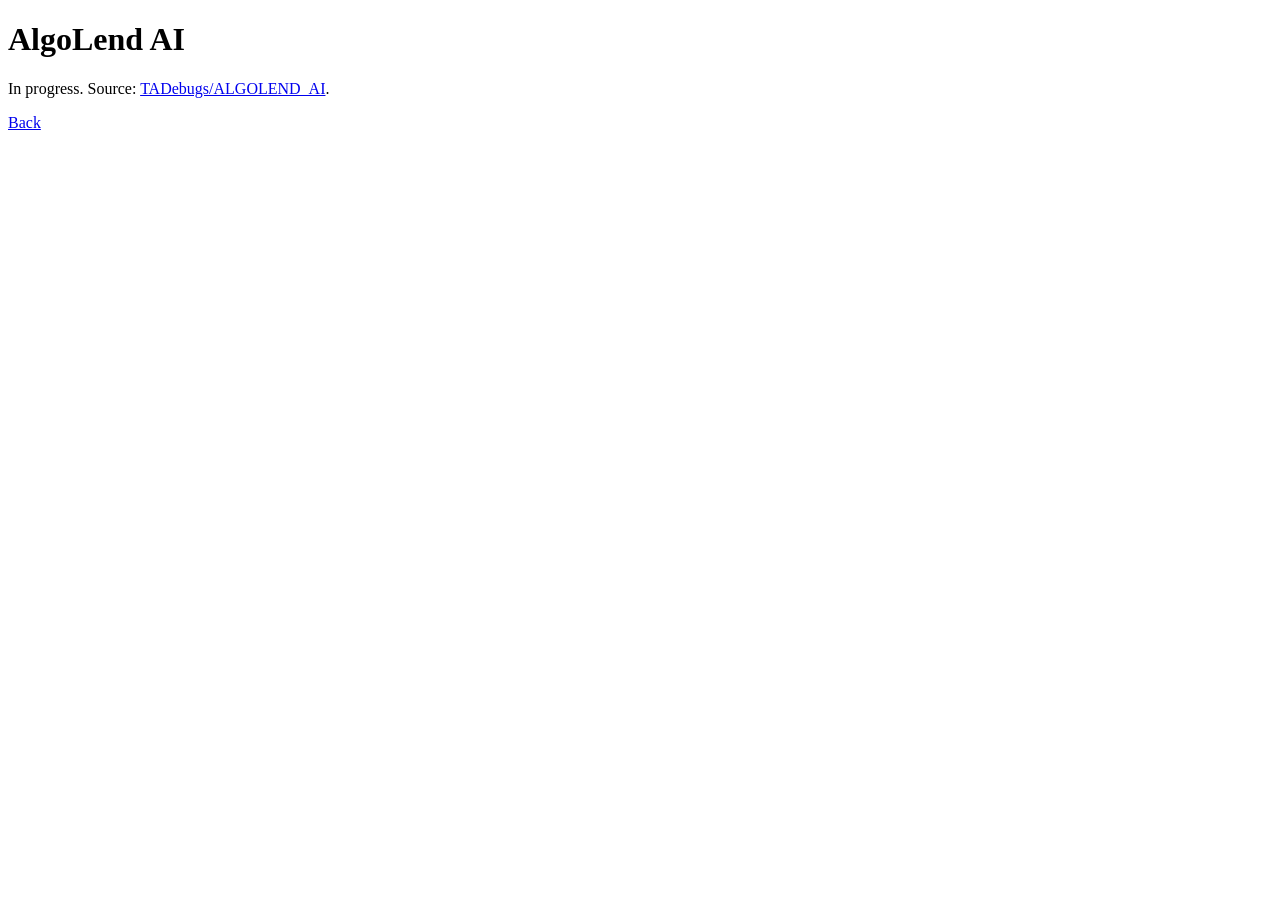
==== algolend/index.html @ 2089323d "lead setup: scaffold .agents/, projects.json, placeholder routes - Per-agent status/inbox/handoff fi" ====
<!DOCTYPE html>
<html lang="en"><head><meta charset="utf-8">
<meta name="viewport" content="width=device-width, initial-scale=1">
<title>AlgoLend AI — in progress · Tanmay Desai</title></head>
<body>
<!-- PLACEHOLDER: lead scaffold. The owning agent replaces this file. -->
<main>
<h1>AlgoLend AI</h1>
<p>In progress. Source: <a href="https://github.com/TADebugs/ALGOLEND_AI">TADebugs/ALGOLEND_AI</a>.</p>
<p><a href="/red">Back</a></p>
</main>
</body></html>
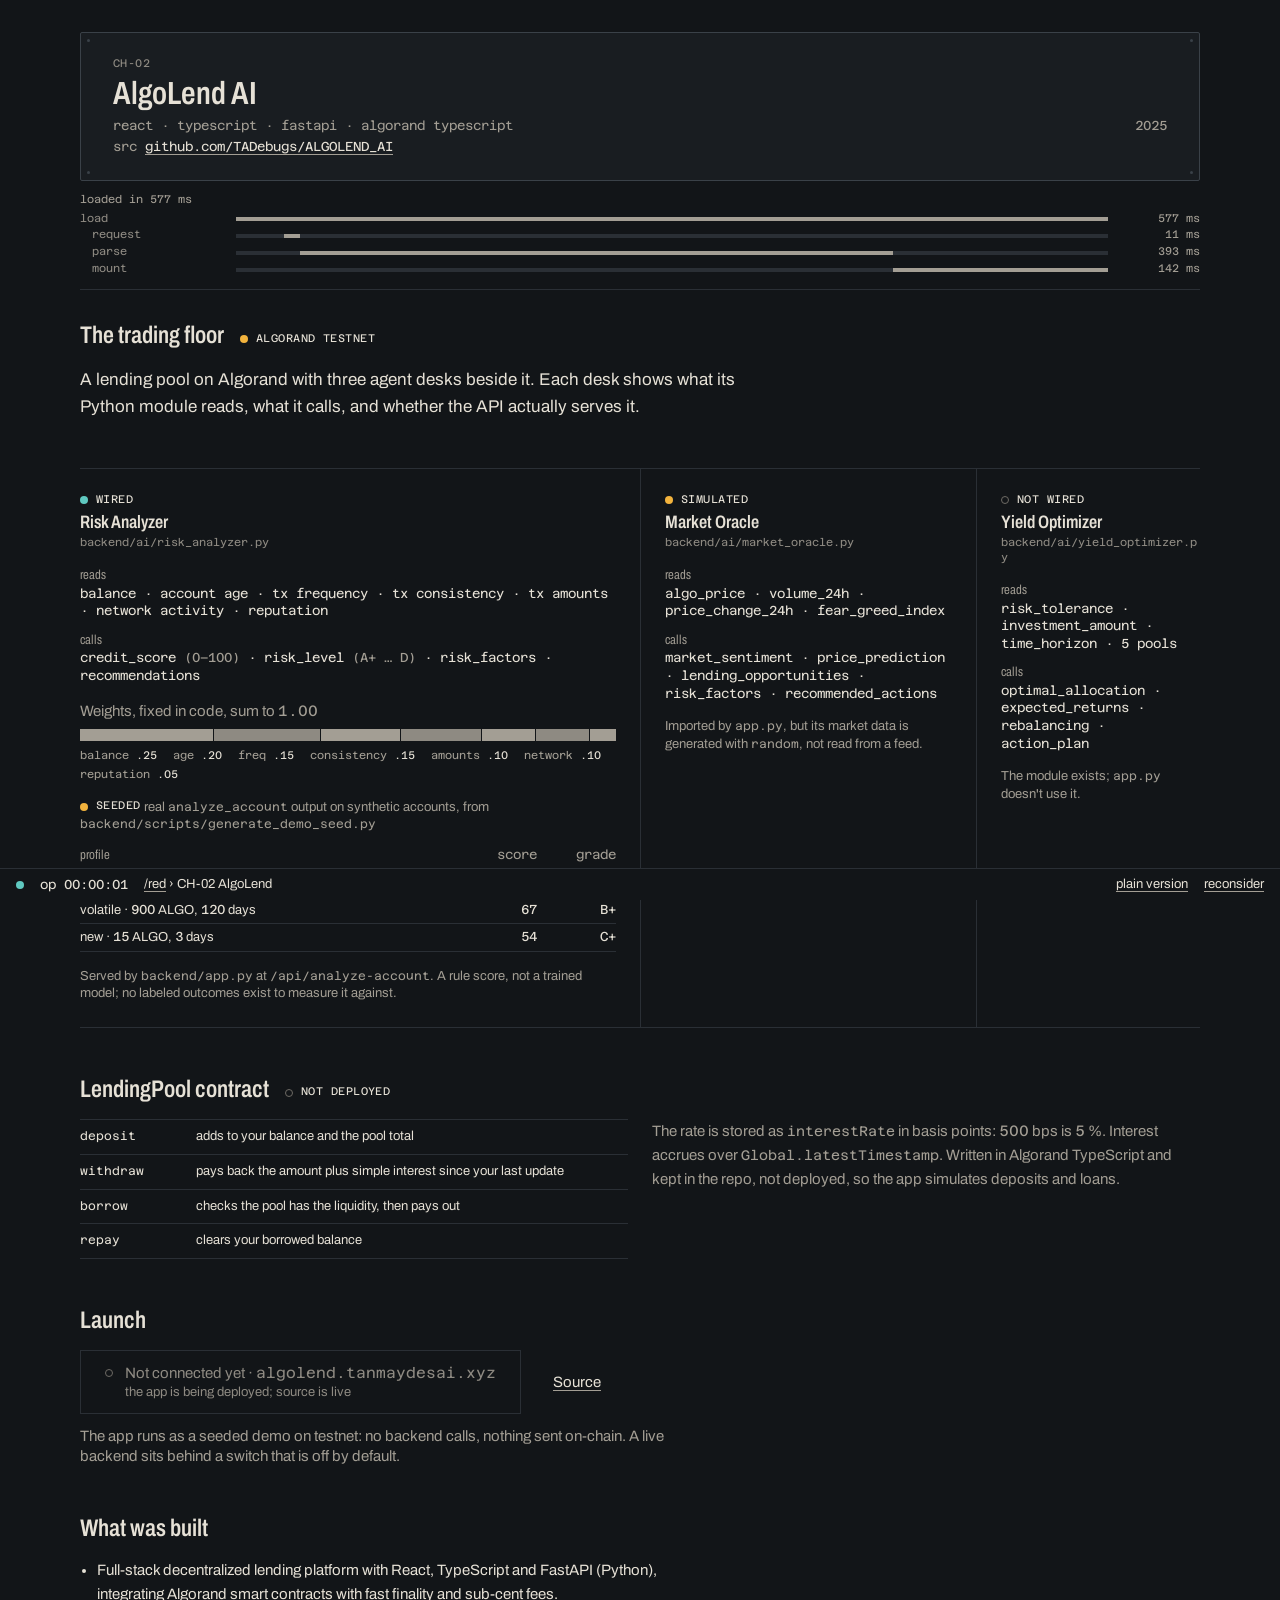
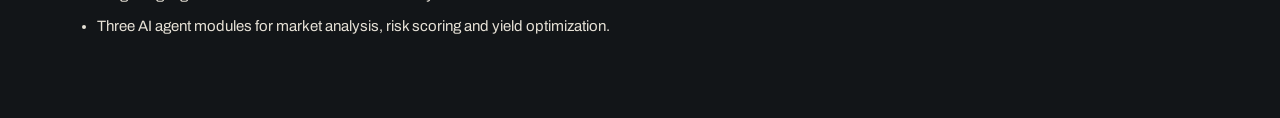
==== commit 02bcc4d5: "algolend: /algolend program page (desks with wiring lamps, weights bar, contract, launch control) + " ====
--- a/algolend/index.html
+++ b/algolend/index.html
@@ -1,12 +1,294 @@
 <!DOCTYPE html>
-<html lang="en"><head><meta charset="utf-8">
-<meta name="viewport" content="width=device-width, initial-scale=1">
-<title>AlgoLend AI — in progress · Tanmay Desai</title></head>
+<html lang="en">
+<head>
+  <meta charset="utf-8">
+  <meta name="viewport" content="width=device-width, initial-scale=1, viewport-fit=cover">
+  <title>CH-02 AlgoLend AI · Tanmay Desai</title>
+  <meta name="description" content="AlgoLend AI: a lending-pool contract on Algorand testnet and three agent modules. Which desks are wired, what each reads and calls.">
+  <!-- STUB: swap to /shared/motion/beat.js when motion merges -->
+  <script src="/algolend/_stub/beat.js"></script>
+  <link rel="preconnect" href="https://fonts.googleapis.com">
+  <link rel="preconnect" href="https://fonts.gstatic.com" crossorigin>
+  <link rel="stylesheet" href="https://fonts.googleapis.com/css2?family=Archivo:wdth,wght@75..100,400..600&family=Azeret+Mono:wght@400;500&display=swap">
+  <link rel="stylesheet" href="/shared/tokens.css">
+  <!-- STUB: add <link rel="stylesheet" href="/shared/motion/motion.css"> when motion merges -->
+  <style>
+    * { box-sizing: border-box; margin: 0; }
+    html { background: var(--panel); }
+    body {
+      background: var(--panel);
+      color: var(--legend);
+      font: var(--fs-body)/var(--lh-ui) var(--font-ui);
+      font-variation-settings: "wdth" var(--wdth-body);
+      padding: var(--s-6) max(16px, env(safe-area-inset-right)) calc(32px + env(safe-area-inset-bottom) + var(--s-7)) var(--gutter);
+    }
+    .wrap { max-width: 1120px; margin-inline: auto; }
+    a { color: var(--legend); text-underline-offset: 3px; text-decoration-color: var(--legend-dim); }
+    a:hover { text-decoration-color: var(--legend); }
+    :focus-visible { outline: 2px solid var(--legend); outline-offset: 2px; }
+    .mono, code, .num {
+      font-family: var(--font-mono);
+      font-variant-numeric: tabular-nums slashed-zero;
+    }
+    code { font-size: 0.92em; }
+    .unit, .dim { color: var(--legend-dim); }
+    .faint { color: var(--legend-faint); }
+    h1, h2, h3 { font-variation-settings: "wdth" var(--wdth-legend); font-weight: 600; line-height: var(--lh-tight); }
+    h2 { font-size: var(--fs-h2); }
+    h3 { font-size: var(--fs-h3); }
+    .code { font-family: var(--font-mono); font-size: var(--fs-id); letter-spacing: .04em; }
+    .print-note { display: none; }
+
+    /* lamps: color is never the only signal; a code label always sits beside */
+    .lamp { display: inline-block; inline-size: var(--lamp); block-size: var(--lamp); border-radius: 50%; flex: none; }
+    .is-nominal { background: var(--nominal); }
+    .is-caution { background: var(--caution); }
+    .is-off { border: 1px solid var(--inactive); }
+    .tag { display: inline-flex; align-items: center; gap: var(--s-2); }
+
+    /* asset tag §4.3 */
+    .asset-tag {
+      position: relative;
+      background: var(--strip);
+      border: var(--hair) solid var(--rule-strong);
+      border-radius: var(--radius-plate);
+      padding: var(--s-5) var(--s-6);
+      display: grid; gap: var(--s-1);
+    }
+    .rivet { position: absolute; inline-size: 3px; block-size: 3px; border-radius: 50%; background: var(--rule-strong); }
+    .rivet:nth-of-type(1) { top: 6px; left: 6px; } .rivet:nth-of-type(2) { top: 6px; right: 6px; }
+    .rivet:nth-of-type(3) { bottom: 6px; left: 6px; } .rivet:nth-of-type(4) { bottom: 6px; right: 6px; }
+    .asset-tag h1 { font-size: var(--fs-h1); }
+    .asset-tag .row { display: flex; flex-wrap: wrap; gap: var(--s-1) var(--s-5); font-family: var(--font-mono); font-size: var(--fs-small); color: var(--legend-dim); }
+    .asset-tag .row .num { margin-inline-start: auto; }
+
+    /* trace rail */
+    .trace-rail { border-bottom: var(--hair) solid var(--rule); padding: var(--s-3) 0; min-block-size: 44px; font-family: var(--font-mono); font-size: var(--fs-id); color: var(--legend-faint); }
+    .t-label { color: var(--legend-dim); margin-bottom: var(--s-1); }
+    .t-spans { list-style: none; padding: 0; display: grid; gap: 2px; }
+    .t-spans li { display: grid; grid-template-columns: 9rem 1fr 5rem; gap: var(--s-3); align-items: center; }
+    .t-spans .t-name { padding-inline-start: calc(var(--d) * var(--s-3)); }
+    .t-bar { display: block; block-size: 4px; background: var(--rule); }
+    .t-bar i { display: block; block-size: 100%; background: var(--legend-dim); }
+    .t-dur { text-align: end; color: var(--legend-dim); }
+
+    main { display: grid; gap: var(--s-7); margin-top: var(--s-6); }
+    .lede { font-size: var(--fs-read); line-height: var(--lh-read); max-inline-size: var(--measure); }
+    .section-head { display: flex; flex-wrap: wrap; align-items: baseline; gap: var(--s-2) var(--s-4); margin-bottom: var(--s-4); }
+
+    /* the floor: three desks at unequal widths, hairlines not cards */
+    .floor { display: grid; grid-template-columns: 5fr 3fr 2fr; border-block: var(--hair) solid var(--rule); }
+    .desk { min-inline-size: 0; padding: var(--s-5) var(--s-5) var(--s-5) 0; display: grid; align-content: start; gap: var(--s-4); }
+    .desk + .desk { border-inline-start: var(--hair) solid var(--rule); padding-inline-start: var(--s-5); }
+    .desk:last-child { padding-inline-end: 0; }
+    .desk header { display: grid; gap: var(--s-1); }
+    .desk .file { font-family: var(--font-mono); font-size: var(--fs-id); color: var(--legend-faint); overflow-wrap: anywhere; }
+    .desk dl { display: grid; gap: var(--s-3); }
+    .desk dt { font-size: var(--fs-small); color: var(--legend-dim); font-variation-settings: "wdth" var(--wdth-legend); }
+    .desk dd { font-family: var(--font-mono); font-size: var(--fs-small); overflow-wrap: anywhere; }
+    .desk .why { font-size: var(--fs-small); color: var(--legend-dim); }
+
+    /* weights bar: segment widths are the real weights */
+    .weights { display: grid; gap: var(--s-2); }
+    .weights .bar { display: flex; block-size: 12px; gap: 1px; }
+    .weights .bar span { background: var(--legend-faint); }
+    .weights .bar span:nth-child(odd) { background: var(--legend-dim); }
+    .weights ol { list-style: none; padding: 0; display: flex; flex-wrap: wrap; gap: var(--s-1) var(--s-4); font-family: var(--font-mono); font-size: var(--fs-id); color: var(--legend-dim); }
+    .weights ol b { color: var(--legend); font-weight: 400; }
+
+    table { border-collapse: collapse; inline-size: 100%; font-size: var(--fs-small); }
+    caption { text-align: start; margin-bottom: var(--s-2); }
+    th, td { text-align: start; padding: var(--s-1) var(--s-3) var(--s-1) 0; border-bottom: var(--hair) solid var(--rule); vertical-align: baseline; }
+    th { font-weight: 400; color: var(--legend-dim); font-variation-settings: "wdth" var(--wdth-legend); }
+    td.num, th.num { text-align: end; }
+    td:last-child, th:last-child { padding-inline-end: 0; }
+
+    /* contract */
+    .contract { display: grid; grid-template-columns: minmax(0, 1fr) minmax(0, 1fr); gap: var(--s-5); }
+    .methods { list-style: none; padding: 0; border-top: var(--hair) solid var(--rule); }
+    .methods li { display: grid; grid-template-columns: 6.5rem 1fr; gap: var(--s-3); padding: var(--s-2) 0; border-bottom: var(--hair) solid var(--rule); font-size: var(--fs-small); }
+    .contract > p { line-height: var(--lh-read); }
+
+    /* launch control §5.6 */
+    .launch { display: inline-grid; grid-template-columns: auto 1fr; column-gap: var(--s-3); align-items: center; padding: var(--s-3) var(--s-5); border: var(--hair) solid var(--rule-strong); min-inline-size: min(100%, 26rem); }
+    a.launch { background: var(--strip); text-decoration: none; transition: border-color var(--t-quick) var(--ease); }
+    a.launch:hover { border-color: var(--legend-dim); }
+    .launch .host { font-family: var(--font-mono); }
+    .launch.is-offline { color: var(--legend-faint); border-color: var(--rule); }
+    .launch .sub { grid-column: 2; font-size: var(--fs-small); }
+    .controls { display: flex; flex-wrap: wrap; gap: var(--s-4) var(--s-6); align-items: center; }
+    .note { margin-top: var(--s-3); max-inline-size: var(--measure); }
+
+    .facts ul { padding-inline-start: 1.1em; display: grid; gap: var(--s-2); max-inline-size: var(--measure); line-height: var(--lh-read); }
+
+    /* status line: the stub renders it; construct owns the real one */
+    .status-line {
+      position: fixed; inset: auto 0 0 0; z-index: 10;
+      display: flex; align-items: center; gap: var(--s-4);
+      min-block-size: calc(32px + env(safe-area-inset-bottom));
+      padding: 0 max(16px, env(safe-area-inset-right)) env(safe-area-inset-bottom) max(16px, env(safe-area-inset-left));
+      background: var(--panel); border-top: var(--hair) solid var(--rule);
+      font-size: var(--fs-small); white-space: nowrap; overflow: hidden;
+    }
+    .status-line .spacer { flex: 1; }
+    .status-line .mono { font-family: var(--font-mono); font-variant-numeric: tabular-nums slashed-zero; }
+
+    @media (max-width: 760px) {
+      .floor { grid-template-columns: 1fr; }
+      .desk, .desk + .desk { padding: var(--s-5) 0; border-inline-start: 0; }
+      .desk + .desk { border-top: var(--hair) solid var(--rule); }
+      .contract { grid-template-columns: 1fr; }
+      .asset-tag { padding: var(--s-5); }
+      .t-spans li { grid-template-columns: 6rem 1fr 4.5rem; }
+      .status-line .loc { display: none; }
+    }
+    @media print {
+      .print-note { display: block; margin-bottom: var(--s-4); }
+      .status-line, .trace-rail { display: none; }
+    }
+  </style>
+</head>
 <body>
-<!-- PLACEHOLDER: lead scaffold. The owning agent replaces this file. -->
-<main>
-<h1>AlgoLend AI</h1>
-<p>In progress. Source: <a href="https://github.com/TADebugs/ALGOLEND_AI">TADebugs/ALGOLEND_AI</a>.</p>
-<p><a href="/red">Back</a></p>
-</main>
-</body></html>
+  <div class="wrap">
+    <p class="print-note">Printable version: tanmaydesai.xyz/blue</p>
+
+    <header class="asset-tag">
+      <span class="rivet"></span><span class="rivet"></span><span class="rivet"></span><span class="rivet"></span>
+      <span class="code faint">CH-02</span>
+      <h1>AlgoLend AI</h1>
+      <p class="row"><span>react · typescript · fastapi · algorand typescript</span><span class="num">2025</span></p>
+      <p class="row"><span>src <a href="https://github.com/TADebugs/ALGOLEND_AI">github.com/TADebugs/ALGOLEND_AI</a></span></p>
+    </header>
+    <div class="trace-rail" id="rail" aria-label="Page load trace"></div>
+
+    <main>
+      <section aria-labelledby="floor-h">
+        <div class="section-head">
+          <h2 id="floor-h">The trading floor</h2>
+          <span class="tag code"><span class="lamp is-caution" aria-hidden="true"></span>ALGORAND TESTNET</span>
+        </div>
+        <p class="lede">A lending pool on Algorand with three agent desks beside it. Each desk shows what its Python module reads, what it calls, and whether the API actually serves it.</p>
+      </section>
+
+      <section class="floor" aria-label="Agent desks">
+        <article class="desk" aria-labelledby="d-risk">
+          <header>
+            <span class="tag code"><span class="lamp is-nominal" aria-hidden="true"></span>WIRED</span>
+            <h3 id="d-risk">Risk Analyzer</h3>
+            <span class="file">backend/ai/risk_analyzer.py</span>
+          </header>
+          <dl>
+            <div><dt>reads</dt><dd>balance · account age · tx frequency · tx consistency · tx amounts · network activity · reputation</dd></div>
+            <div><dt>calls</dt><dd>credit_score <span class="dim">(0–100)</span> · risk_level <span class="dim">(A+ … D)</span> · risk_factors · recommendations</dd></div>
+          </dl>
+          <div class="weights">
+            <p class="dim" id="w-cap">Weights, fixed in code, sum to <span class="num">1.00</span></p>
+            <div class="bar" role="img" aria-labelledby="w-cap w-list">
+              <span style="flex:25"></span><span style="flex:20"></span><span style="flex:15"></span><span style="flex:15"></span><span style="flex:10"></span><span style="flex:10"></span><span style="flex:5"></span>
+            </div>
+            <ol id="w-list">
+              <li>balance <b>.25</b></li><li>age <b>.20</b></li><li>freq <b>.15</b></li><li>consistency <b>.15</b></li><li>amounts <b>.10</b></li><li>network <b>.10</b></li><li>reputation <b>.05</b></li>
+            </ol>
+          </div>
+          <table>
+            <caption><span class="tag code"><span class="lamp is-caution" aria-hidden="true"></span>SEEDED</span> <span class="dim">real <code>analyze_account</code> output on synthetic accounts, from <code>backend/scripts/generate_demo_seed.py</code></span></caption>
+            <thead><tr><th scope="col">profile</th><th scope="col" class="num">score</th><th scope="col" class="num">grade</th></tr></thead>
+            <tbody>
+              <tr><td>established · <span class="num">6,200</span> ALGO, <span class="num">420</span> days</td><td class="num">86</td><td class="num">A+</td></tr>
+              <tr><td>volatile · <span class="num">900</span> ALGO, <span class="num">120</span> days</td><td class="num">67</td><td class="num">B+</td></tr>
+              <tr><td>new · <span class="num">15</span> ALGO, <span class="num">3</span> days</td><td class="num">54</td><td class="num">C+</td></tr>
+            </tbody>
+          </table>
+          <p class="why">Served by <code>backend/app.py</code> at <code>/api/analyze-account</code>. A rule score, not a trained model; no labeled outcomes exist to measure it against.</p>
+        </article>
+
+        <article class="desk" aria-labelledby="d-oracle">
+          <header>
+            <span class="tag code"><span class="lamp is-caution" aria-hidden="true"></span>SIMULATED</span>
+            <h3 id="d-oracle">Market Oracle</h3>
+            <span class="file">backend/ai/market_oracle.py</span>
+          </header>
+          <dl>
+            <div><dt>reads</dt><dd>algo_price · volume_24h · price_change_24h · fear_greed_index</dd></div>
+            <div><dt>calls</dt><dd>market_sentiment · price_prediction · lending_opportunities · risk_factors · recommended_actions</dd></div>
+          </dl>
+          <p class="why">Imported by <code>app.py</code>, but its market data is generated with <code>random</code>, not read from a feed.</p>
+        </article>
+
+        <article class="desk" aria-labelledby="d-yield">
+          <header>
+            <span class="tag code"><span class="lamp is-off" aria-hidden="true"></span>NOT WIRED</span>
+            <h3 id="d-yield">Yield Optimizer</h3>
+            <span class="file">backend/ai/yield_optimizer.py</span>
+          </header>
+          <dl>
+            <div><dt>reads</dt><dd>risk_tolerance · investment_amount · time_horizon · 5 pools</dd></div>
+            <div><dt>calls</dt><dd>optimal_allocation · expected_returns · rebalancing · action_plan</dd></div>
+          </dl>
+          <p class="why">The module exists; <code>app.py</code> doesn't use it.</p>
+        </article>
+      </section>
+
+      <section aria-labelledby="pool-h">
+        <div class="section-head">
+          <h2 id="pool-h">LendingPool contract</h2>
+          <span class="tag code"><span class="lamp is-off" aria-hidden="true"></span>NOT DEPLOYED</span>
+        </div>
+        <div class="contract">
+          <ul class="methods">
+            <li><code>deposit</code><span>adds to your balance and the pool total</span></li>
+            <li><code>withdraw</code><span>pays back the amount plus simple interest since your last update</span></li>
+            <li><code>borrow</code><span>checks the pool has the liquidity, then pays out</span></li>
+            <li><code>repay</code><span>clears your borrowed balance</span></li>
+          </ul>
+          <p class="dim">The rate is stored as <code>interestRate</code> in basis points: <span class="num">500</span><span class="unit">&#8201;bps</span> is <span class="num">5</span><span class="unit">&#8201;%</span>. Interest accrues over <code>Global.latestTimestamp</code>. Written in Algorand TypeScript and kept in the repo, not deployed, so the app simulates deposits and loans.</p>
+        </div>
+      </section>
+
+      <section aria-labelledby="launch-h">
+        <h2 id="launch-h" class="section-head">Launch</h2>
+        <div class="controls">
+          <p class="launch is-offline" id="launch">
+            <span class="lamp is-off" aria-hidden="true"></span>
+            <span>Not connected yet · <span class="host">algolend.tanmaydesai.xyz</span></span>
+            <span class="sub">the app is being deployed; source is live</span>
+          </p>
+          <a href="https://github.com/TADebugs/ALGOLEND_AI">Source</a>
+        </div>
+        <p class="dim note">The app runs as a seeded demo on testnet: no backend calls, nothing sent on-chain. A live backend sits behind a switch that is off by default.</p>
+      </section>
+
+      <section class="facts" aria-labelledby="facts-h">
+        <h2 id="facts-h" class="section-head">What was built</h2>
+        <ul>
+          <li>Full-stack decentralized lending platform with React, TypeScript and FastAPI (Python), integrating Algorand smart contracts with fast finality and sub-cent fees.</li>
+          <li>Three AI agent modules for market analysis, risk scoring and yield optimization.</li>
+        </ul>
+      </section>
+    </main>
+  </div>
+
+  <script type="module">
+    // STUB: swap both imports to /shared/motion/index.js and /construct/shell.js when they merge
+    import { mountProgram } from '/algolend/_stub/index.js';
+    import { mountShell } from '/algolend/_stub/shell.js';
+
+    // Launch state comes from projects.json only (DESIGN.md §5.6); the offline markup is the default
+    const ready = fetch('/shared/projects.json')
+      .then((r) => r.json())
+      .then(({ projects }) => {
+        const p = projects.find((x) => x.slug === 'algolend');
+        if (p?.status !== 'live' || !p.launch) return;
+        const a = document.createElement('a');
+        a.className = 'launch';
+        a.id = 'launch';
+        a.href = p.launch;
+        a.innerHTML = `<span class="lamp is-nominal" aria-hidden="true"></span><span>Launch · <span class="host">${new URL(p.launch).host}</span></span>`;
+        document.getElementById('launch').replaceWith(a);
+      });
+
+    const shell = mountShell({ channel: 'algolend' });
+    mountProgram('algolend', { ready, rail: document.getElementById('rail') }).then((trace) => shell.logTrace(trace));
+  </script>
+</body>
+</html>
--- a/shared/tokens.css
+++ b/shared/tokens.css
@@ -0,0 +1,72 @@
+/* shared/tokens.css — derived from DESIGN.md §2. Do not edit without changing DESIGN.md. */
+:root {
+  color-scheme: dark;
+
+  /* panel */
+  --panel:        #121518;  /* page ground: graphite panel */
+  --strip:        #191D21;  /* channel strip / raised panel */
+  --rule:         #2A2F35;  /* hairlines, 1px */
+  --rule-strong:  #3A4148;  /* active hairline, plate edges */
+
+  /* legend ink (contrast on --strip, AA) */
+  --legend:       #E6E1D6;  /* 13.0:1  primary text */
+  --legend-dim:   #A39E94;  /*  6.4:1  secondary text, units */
+  --legend-faint: #8E8A82;  /*  4.9:1  timestamps, IDs (smallest legal text tone) */
+  --inactive:     #6E6B65;  /*  3.2:1  NON-TEXT ONLY: off lamps, disabled outlines */
+
+  /* semantic lamps (the only chromatic colors in the shell) */
+  --nominal:      #5FC9C0;  /* ok / live / connected */
+  --caution:      #F2B33D;  /* warn / seeded / recorded / pending */
+  --fault:        #FF3B3F;  /* error / REC / the red pill. 4.8:1 on --strip */
+
+  /* the white Construct: used ONLY inside the program-load beat */
+  --construct:    #F4F3EF;
+  --construct-ink:#111111;
+
+  /* TRINITY voice lamps: from the repo's YAML. NON-TEXT ONLY (lamps, meters) */
+  --voice-aria:   #4A90D9;
+  --voice-echo:   #9B59B6;
+  --voice-nexus:  #27AE60;
+
+  /* type */
+  --font-ui:   "Archivo", "Arial Narrow", "Helvetica Neue", Arial, sans-serif;
+  --font-mono: "Azeret Mono", ui-monospace, "SF Mono", Menlo, Consolas, monospace;
+  --wdth-legend: 75;   /* font-variation-settings "wdth" for labels */
+  --wdth-body:   100;
+
+  --fs-id:    0.6875rem; /* 11px  IDs, units, timestamps (mono) */
+  --fs-small: 0.8125rem; /* 13px  legends, status line, log */
+  --fs-body:  0.9375rem; /* 15px  body */
+  --fs-read:  1.0625rem; /* 17px  long-form reading (case studies) */
+  --fs-h3:    1.125rem;  /* 18px */
+  --fs-h2:    1.5rem;    /* 24px */
+  --fs-h1:    2rem;      /* 32px  page title. Nothing on the site is larger, except the gate's 44px question */
+  --fs-gate:  2.75rem;   /* 44px  gate only */
+  --lh-tight: 1.15;
+  --lh-ui:    1.35;
+  --lh-read:  1.6;
+
+  /* space: 4px base. Use only these. */
+  --s-1: 4px;  --s-2: 8px;  --s-3: 12px; --s-4: 16px;
+  --s-5: 24px; --s-6: 32px; --s-7: 48px; --s-8: 64px;
+  --gutter: max(16px, env(safe-area-inset-left));
+  --measure: 68ch;
+
+  /* shape */
+  --radius: 0;           /* everything */
+  --radius-plate: 2px;   /* asset tag plates only */
+  --hair: 1px;
+  --lamp: 8px;           /* status lamp diameter */
+
+  /* motion */
+  --t-quick: 120ms;   /* hover/focus/press feedback */
+  --t-move:  180ms;   /* guard cover, panel open */
+  --t-beat:  200ms;   /* white Construct hold (min) */
+  --ease:    cubic-bezier(.2, 0, 0, 1);  /* instrument settle: fast in, no overshoot */
+  --blink:   1000ms;  /* REC lamp period. Real CCTV rate */
+  --caret:   1060ms;  /* terminal caret period */
+}
+
+@media (prefers-reduced-motion: reduce) {
+  :root { --t-quick: 0ms; --t-move: 0ms; --t-beat: 0ms; }
+}
--- a/shared/motion/motion.css
+++ b/shared/motion/motion.css
@@ -0,0 +1,43 @@
+/* shared/motion/motion.css — DESIGN.md §8. Link on every red-side page, after tokens.css.
+   No layout. Builders don't override these selectors (the trace defaults use :where() and may be restyled). */
+
+/* White Construct beat (program side). beat.js sets html.is-beat before first paint. */
+html.is-beat { background: var(--construct, #F4F3EF); }
+html.is-beat body { visibility: hidden; }
+
+/* Reveal after the beat: opacity only. */
+html.is-reveal body { animation: td-reveal var(--t-quick, 120ms) var(--ease, ease-out) both; }
+@keyframes td-reveal { from { opacity: 0; } }
+
+/* Leave fade (board side): the page fades to --construct. A fixed layer fades in over the body,
+   so it works whatever the page paints its ground on. Removing the class drops it instantly. */
+html.is-leaving::after {
+  content: "";
+  position: fixed;
+  inset: 0;
+  z-index: 2147483647;
+  background: var(--construct, #F4F3EF);
+  pointer-events: none;
+  animation: td-reveal var(--t-quick, 120ms) var(--ease, ease-out) both;
+}
+
+/* Visual bell: one reverse-video frame. Reduced motion uses the session lamp instead. */
+html.is-bell { filter: invert(1); }
+[data-lamp].is-fault { background-color: var(--fault, #FF3B3F) !important; border-color: var(--fault, #FF3B3F) !important; }
+
+/* Lamp test: every lamp at full legend. */
+[data-lamp].is-test { background-color: var(--legend, #E6E1D6) !important; border-color: var(--legend, #E6E1D6) !important; }
+
+/* View Transitions: deliberately not enabled. The beat already makes the program load seamless
+   (white last frame → white first frame), and @view-transition { navigation: auto; } would add a
+   crossfade to every other navigation, which §3's allowed-motion list doesn't include. */
+
+/* Trace waterfall defaults (renderTrace). Zero specificity: restyle freely. */
+:where(.trace) { list-style: none; margin: 0; padding: 0; font: var(--fs-id, 0.6875rem)/var(--lh-ui, 1.35) var(--font-mono, ui-monospace, monospace); font-variant-numeric: tabular-nums slashed-zero; }
+:where(.trace-span) { display: grid; grid-template-columns: 14ch 1fr 9ch; gap: var(--s-2, 8px); align-items: center; padding-inline-start: calc(var(--depth, 0) * var(--s-3, 12px)); }
+:where(.trace-name) { color: var(--legend-dim, #A39E94); overflow: hidden; text-overflow: ellipsis; white-space: nowrap; }
+:where(.trace-track) { display: block; block-size: 6px; border-block-end: var(--hair, 1px) solid var(--rule, #2A2F35); }
+:where(.trace-bar) { display: block; block-size: 100%; background: var(--legend, #E6E1D6); }
+:where(.trace-bar.is-open) { background: var(--caution, #F2B33D); }
+:where(.trace-ms) { color: var(--legend, #E6E1D6); text-align: end; }
+:where(.trace-label) { margin: 0 0 var(--s-1, 4px); font: var(--fs-small, 0.8125rem)/var(--lh-ui, 1.35) var(--font-mono, ui-monospace, monospace); color: var(--legend-dim, #A39E94); }
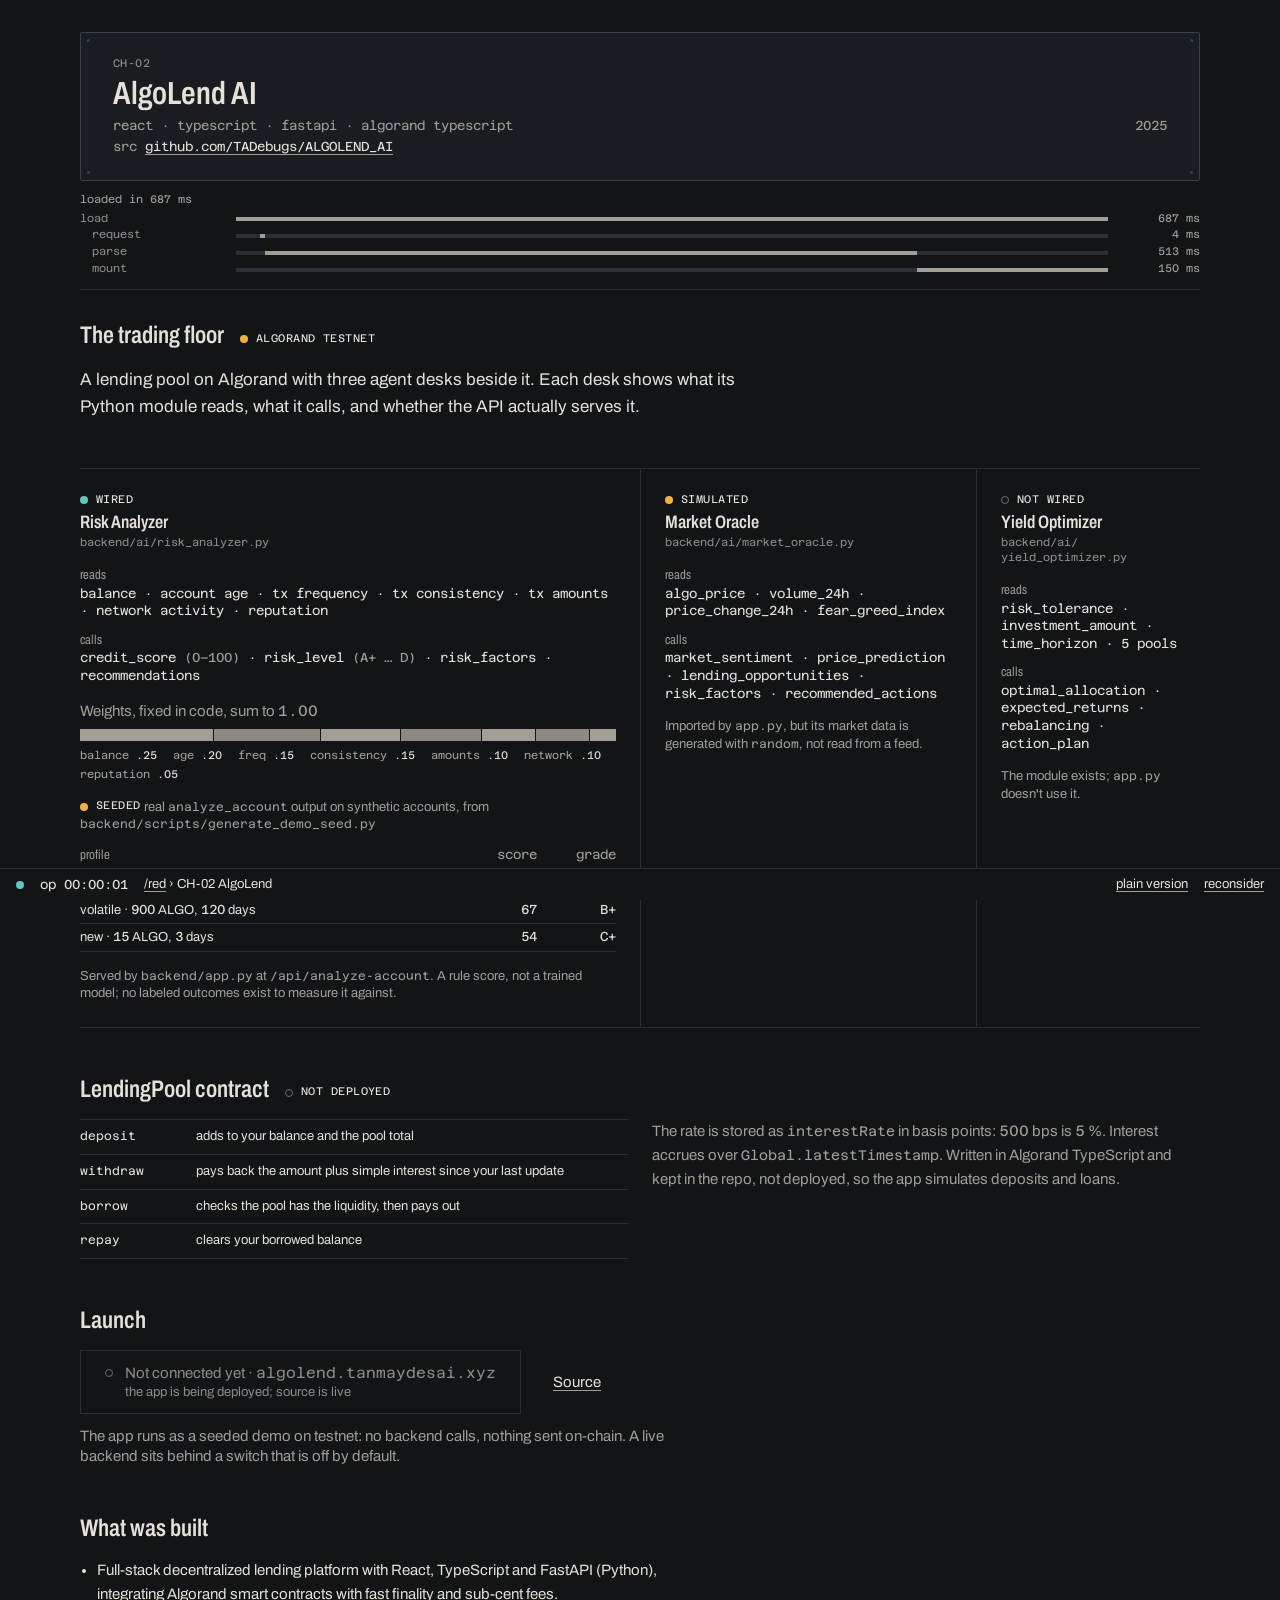
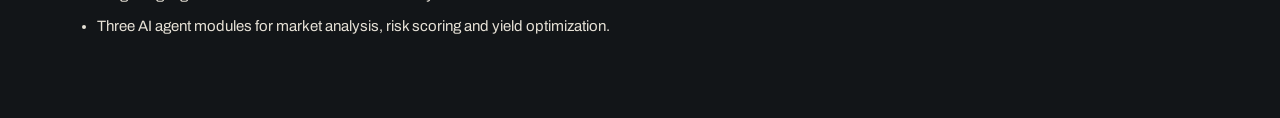
==== commit a27903a2: "algolend: round 1 handoff, screenshots, filename wrap fix Co-Authored-By: Claude Opus 5.5 <noreply@a" ====
--- a/algolend/index.html
+++ b/algolend/index.html
@@ -82,7 +82,7 @@
     .desk + .desk { border-inline-start: var(--hair) solid var(--rule); padding-inline-start: var(--s-5); }
     .desk:last-child { padding-inline-end: 0; }
     .desk header { display: grid; gap: var(--s-1); }
-    .desk .file { font-family: var(--font-mono); font-size: var(--fs-id); color: var(--legend-faint); overflow-wrap: anywhere; }
+    .desk .file { font-family: var(--font-mono); font-size: var(--fs-id); color: var(--legend-faint); }
     .desk dl { display: grid; gap: var(--s-3); }
     .desk dt { font-size: var(--fs-small); color: var(--legend-dim); font-variation-settings: "wdth" var(--wdth-legend); }
     .desk dd { font-family: var(--font-mono); font-size: var(--fs-small); overflow-wrap: anywhere; }
@@ -175,7 +175,7 @@
           <header>
             <span class="tag code"><span class="lamp is-nominal" aria-hidden="true"></span>WIRED</span>
             <h3 id="d-risk">Risk Analyzer</h3>
-            <span class="file">backend/ai/risk_analyzer.py</span>
+            <span class="file">backend/<wbr>ai/<wbr>risk_analyzer.py</span>
           </header>
           <dl>
             <div><dt>reads</dt><dd>balance · account age · tx frequency · tx consistency · tx amounts · network activity · reputation</dd></div>
@@ -206,7 +206,7 @@
           <header>
             <span class="tag code"><span class="lamp is-caution" aria-hidden="true"></span>SIMULATED</span>
             <h3 id="d-oracle">Market Oracle</h3>
-            <span class="file">backend/ai/market_oracle.py</span>
+            <span class="file">backend/<wbr>ai/<wbr>market_oracle.py</span>
           </header>
           <dl>
             <div><dt>reads</dt><dd>algo_price · volume_24h · price_change_24h · fear_greed_index</dd></div>
@@ -219,7 +219,7 @@
           <header>
             <span class="tag code"><span class="lamp is-off" aria-hidden="true"></span>NOT WIRED</span>
             <h3 id="d-yield">Yield Optimizer</h3>
-            <span class="file">backend/ai/yield_optimizer.py</span>
+            <span class="file">backend/<wbr>ai/<wbr>yield_optimizer.py</span>
           </header>
           <dl>
             <div><dt>reads</dt><dd>risk_tolerance · investment_amount · time_horizon · 5 pools</dd></div>
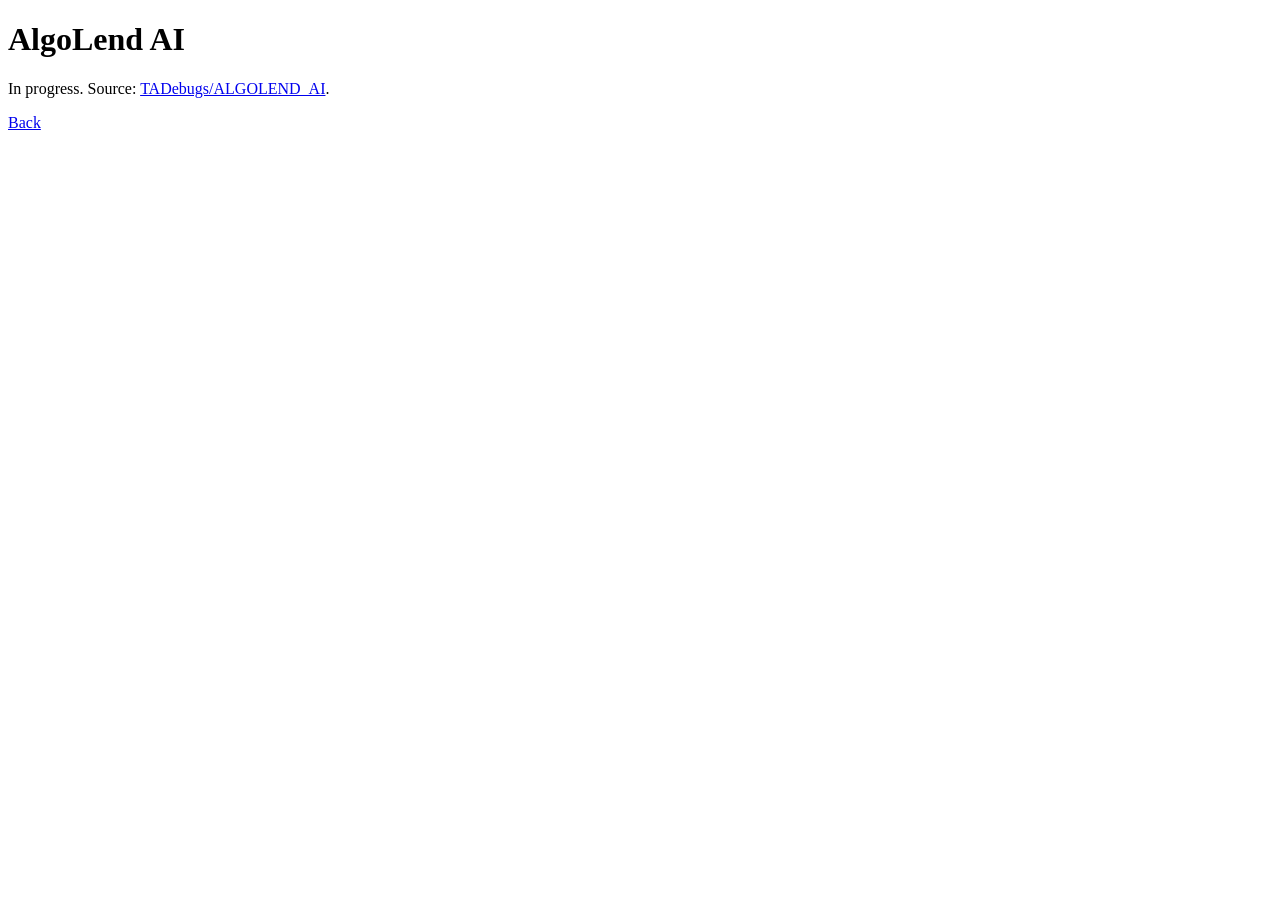
==== commit eea8e1ad: "Merge pull request #1 from TADebugs/claude/hopeful-cray-ccs8q9 lead setup: scaffold .agents/, projec" ====
--- a/algolend/index.html
+++ b/algolend/index.html
@@ -1,294 +1,12 @@
 <!DOCTYPE html>
-<html lang="en">
-<head>
-  <meta charset="utf-8">
-  <meta name="viewport" content="width=device-width, initial-scale=1, viewport-fit=cover">
-  <title>CH-02 AlgoLend AI · Tanmay Desai</title>
-  <meta name="description" content="AlgoLend AI: a lending-pool contract on Algorand testnet and three agent modules. Which desks are wired, what each reads and calls.">
-  <!-- STUB: swap to /shared/motion/beat.js when motion merges -->
-  <script src="/algolend/_stub/beat.js"></script>
-  <link rel="preconnect" href="https://fonts.googleapis.com">
-  <link rel="preconnect" href="https://fonts.gstatic.com" crossorigin>
-  <link rel="stylesheet" href="https://fonts.googleapis.com/css2?family=Archivo:wdth,wght@75..100,400..600&family=Azeret+Mono:wght@400;500&display=swap">
-  <link rel="stylesheet" href="/shared/tokens.css">
-  <!-- STUB: add <link rel="stylesheet" href="/shared/motion/motion.css"> when motion merges -->
-  <style>
-    * { box-sizing: border-box; margin: 0; }
-    html { background: var(--panel); }
-    body {
-      background: var(--panel);
-      color: var(--legend);
-      font: var(--fs-body)/var(--lh-ui) var(--font-ui);
-      font-variation-settings: "wdth" var(--wdth-body);
-      padding: var(--s-6) max(16px, env(safe-area-inset-right)) calc(32px + env(safe-area-inset-bottom) + var(--s-7)) var(--gutter);
-    }
-    .wrap { max-width: 1120px; margin-inline: auto; }
-    a { color: var(--legend); text-underline-offset: 3px; text-decoration-color: var(--legend-dim); }
-    a:hover { text-decoration-color: var(--legend); }
-    :focus-visible { outline: 2px solid var(--legend); outline-offset: 2px; }
-    .mono, code, .num {
-      font-family: var(--font-mono);
-      font-variant-numeric: tabular-nums slashed-zero;
-    }
-    code { font-size: 0.92em; }
-    .unit, .dim { color: var(--legend-dim); }
-    .faint { color: var(--legend-faint); }
-    h1, h2, h3 { font-variation-settings: "wdth" var(--wdth-legend); font-weight: 600; line-height: var(--lh-tight); }
-    h2 { font-size: var(--fs-h2); }
-    h3 { font-size: var(--fs-h3); }
-    .code { font-family: var(--font-mono); font-size: var(--fs-id); letter-spacing: .04em; }
-    .print-note { display: none; }
-
-    /* lamps: color is never the only signal; a code label always sits beside */
-    .lamp { display: inline-block; inline-size: var(--lamp); block-size: var(--lamp); border-radius: 50%; flex: none; }
-    .is-nominal { background: var(--nominal); }
-    .is-caution { background: var(--caution); }
-    .is-off { border: 1px solid var(--inactive); }
-    .tag { display: inline-flex; align-items: center; gap: var(--s-2); }
-
-    /* asset tag §4.3 */
-    .asset-tag {
-      position: relative;
-      background: var(--strip);
-      border: var(--hair) solid var(--rule-strong);
-      border-radius: var(--radius-plate);
-      padding: var(--s-5) var(--s-6);
-      display: grid; gap: var(--s-1);
-    }
-    .rivet { position: absolute; inline-size: 3px; block-size: 3px; border-radius: 50%; background: var(--rule-strong); }
-    .rivet:nth-of-type(1) { top: 6px; left: 6px; } .rivet:nth-of-type(2) { top: 6px; right: 6px; }
-    .rivet:nth-of-type(3) { bottom: 6px; left: 6px; } .rivet:nth-of-type(4) { bottom: 6px; right: 6px; }
-    .asset-tag h1 { font-size: var(--fs-h1); }
-    .asset-tag .row { display: flex; flex-wrap: wrap; gap: var(--s-1) var(--s-5); font-family: var(--font-mono); font-size: var(--fs-small); color: var(--legend-dim); }
-    .asset-tag .row .num { margin-inline-start: auto; }
-
-    /* trace rail */
-    .trace-rail { border-bottom: var(--hair) solid var(--rule); padding: var(--s-3) 0; min-block-size: 44px; font-family: var(--font-mono); font-size: var(--fs-id); color: var(--legend-faint); }
-    .t-label { color: var(--legend-dim); margin-bottom: var(--s-1); }
-    .t-spans { list-style: none; padding: 0; display: grid; gap: 2px; }
-    .t-spans li { display: grid; grid-template-columns: 9rem 1fr 5rem; gap: var(--s-3); align-items: center; }
-    .t-spans .t-name { padding-inline-start: calc(var(--d) * var(--s-3)); }
-    .t-bar { display: block; block-size: 4px; background: var(--rule); }
-    .t-bar i { display: block; block-size: 100%; background: var(--legend-dim); }
-    .t-dur { text-align: end; color: var(--legend-dim); }
-
-    main { display: grid; gap: var(--s-7); margin-top: var(--s-6); }
-    .lede { font-size: var(--fs-read); line-height: var(--lh-read); max-inline-size: var(--measure); }
-    .section-head { display: flex; flex-wrap: wrap; align-items: baseline; gap: var(--s-2) var(--s-4); margin-bottom: var(--s-4); }
-
-    /* the floor: three desks at unequal widths, hairlines not cards */
-    .floor { display: grid; grid-template-columns: 5fr 3fr 2fr; border-block: var(--hair) solid var(--rule); }
-    .desk { min-inline-size: 0; padding: var(--s-5) var(--s-5) var(--s-5) 0; display: grid; align-content: start; gap: var(--s-4); }
-    .desk + .desk { border-inline-start: var(--hair) solid var(--rule); padding-inline-start: var(--s-5); }
-    .desk:last-child { padding-inline-end: 0; }
-    .desk header { display: grid; gap: var(--s-1); }
-    .desk .file { font-family: var(--font-mono); font-size: var(--fs-id); color: var(--legend-faint); }
-    .desk dl { display: grid; gap: var(--s-3); }
-    .desk dt { font-size: var(--fs-small); color: var(--legend-dim); font-variation-settings: "wdth" var(--wdth-legend); }
-    .desk dd { font-family: var(--font-mono); font-size: var(--fs-small); overflow-wrap: anywhere; }
-    .desk .why { font-size: var(--fs-small); color: var(--legend-dim); }
-
-    /* weights bar: segment widths are the real weights */
-    .weights { display: grid; gap: var(--s-2); }
-    .weights .bar { display: flex; block-size: 12px; gap: 1px; }
-    .weights .bar span { background: var(--legend-faint); }
-    .weights .bar span:nth-child(odd) { background: var(--legend-dim); }
-    .weights ol { list-style: none; padding: 0; display: flex; flex-wrap: wrap; gap: var(--s-1) var(--s-4); font-family: var(--font-mono); font-size: var(--fs-id); color: var(--legend-dim); }
-    .weights ol b { color: var(--legend); font-weight: 400; }
-
-    table { border-collapse: collapse; inline-size: 100%; font-size: var(--fs-small); }
-    caption { text-align: start; margin-bottom: var(--s-2); }
-    th, td { text-align: start; padding: var(--s-1) var(--s-3) var(--s-1) 0; border-bottom: var(--hair) solid var(--rule); vertical-align: baseline; }
-    th { font-weight: 400; color: var(--legend-dim); font-variation-settings: "wdth" var(--wdth-legend); }
-    td.num, th.num { text-align: end; }
-    td:last-child, th:last-child { padding-inline-end: 0; }
-
-    /* contract */
-    .contract { display: grid; grid-template-columns: minmax(0, 1fr) minmax(0, 1fr); gap: var(--s-5); }
-    .methods { list-style: none; padding: 0; border-top: var(--hair) solid var(--rule); }
-    .methods li { display: grid; grid-template-columns: 6.5rem 1fr; gap: var(--s-3); padding: var(--s-2) 0; border-bottom: var(--hair) solid var(--rule); font-size: var(--fs-small); }
-    .contract > p { line-height: var(--lh-read); }
-
-    /* launch control §5.6 */
-    .launch { display: inline-grid; grid-template-columns: auto 1fr; column-gap: var(--s-3); align-items: center; padding: var(--s-3) var(--s-5); border: var(--hair) solid var(--rule-strong); min-inline-size: min(100%, 26rem); }
-    a.launch { background: var(--strip); text-decoration: none; transition: border-color var(--t-quick) var(--ease); }
-    a.launch:hover { border-color: var(--legend-dim); }
-    .launch .host { font-family: var(--font-mono); }
-    .launch.is-offline { color: var(--legend-faint); border-color: var(--rule); }
-    .launch .sub { grid-column: 2; font-size: var(--fs-small); }
-    .controls { display: flex; flex-wrap: wrap; gap: var(--s-4) var(--s-6); align-items: center; }
-    .note { margin-top: var(--s-3); max-inline-size: var(--measure); }
-
-    .facts ul { padding-inline-start: 1.1em; display: grid; gap: var(--s-2); max-inline-size: var(--measure); line-height: var(--lh-read); }
-
-    /* status line: the stub renders it; construct owns the real one */
-    .status-line {
-      position: fixed; inset: auto 0 0 0; z-index: 10;
-      display: flex; align-items: center; gap: var(--s-4);
-      min-block-size: calc(32px + env(safe-area-inset-bottom));
-      padding: 0 max(16px, env(safe-area-inset-right)) env(safe-area-inset-bottom) max(16px, env(safe-area-inset-left));
-      background: var(--panel); border-top: var(--hair) solid var(--rule);
-      font-size: var(--fs-small); white-space: nowrap; overflow: hidden;
-    }
-    .status-line .spacer { flex: 1; }
-    .status-line .mono { font-family: var(--font-mono); font-variant-numeric: tabular-nums slashed-zero; }
-
-    @media (max-width: 760px) {
-      .floor { grid-template-columns: 1fr; }
-      .desk, .desk + .desk { padding: var(--s-5) 0; border-inline-start: 0; }
-      .desk + .desk { border-top: var(--hair) solid var(--rule); }
-      .contract { grid-template-columns: 1fr; }
-      .asset-tag { padding: var(--s-5); }
-      .t-spans li { grid-template-columns: 6rem 1fr 4.5rem; }
-      .status-line .loc { display: none; }
-    }
-    @media print {
-      .print-note { display: block; margin-bottom: var(--s-4); }
-      .status-line, .trace-rail { display: none; }
-    }
-  </style>
-</head>
+<html lang="en"><head><meta charset="utf-8">
+<meta name="viewport" content="width=device-width, initial-scale=1">
+<title>AlgoLend AI — in progress · Tanmay Desai</title></head>
 <body>
-  <div class="wrap">
-    <p class="print-note">Printable version: tanmaydesai.xyz/blue</p>
-
-    <header class="asset-tag">
-      <span class="rivet"></span><span class="rivet"></span><span class="rivet"></span><span class="rivet"></span>
-      <span class="code faint">CH-02</span>
-      <h1>AlgoLend AI</h1>
-      <p class="row"><span>react · typescript · fastapi · algorand typescript</span><span class="num">2025</span></p>
-      <p class="row"><span>src <a href="https://github.com/TADebugs/ALGOLEND_AI">github.com/TADebugs/ALGOLEND_AI</a></span></p>
-    </header>
-    <div class="trace-rail" id="rail" aria-label="Page load trace"></div>
-
-    <main>
-      <section aria-labelledby="floor-h">
-        <div class="section-head">
-          <h2 id="floor-h">The trading floor</h2>
-          <span class="tag code"><span class="lamp is-caution" aria-hidden="true"></span>ALGORAND TESTNET</span>
-        </div>
-        <p class="lede">A lending pool on Algorand with three agent desks beside it. Each desk shows what its Python module reads, what it calls, and whether the API actually serves it.</p>
-      </section>
-
-      <section class="floor" aria-label="Agent desks">
-        <article class="desk" aria-labelledby="d-risk">
-          <header>
-            <span class="tag code"><span class="lamp is-nominal" aria-hidden="true"></span>WIRED</span>
-            <h3 id="d-risk">Risk Analyzer</h3>
-            <span class="file">backend/<wbr>ai/<wbr>risk_analyzer.py</span>
-          </header>
-          <dl>
-            <div><dt>reads</dt><dd>balance · account age · tx frequency · tx consistency · tx amounts · network activity · reputation</dd></div>
-            <div><dt>calls</dt><dd>credit_score <span class="dim">(0–100)</span> · risk_level <span class="dim">(A+ … D)</span> · risk_factors · recommendations</dd></div>
-          </dl>
-          <div class="weights">
-            <p class="dim" id="w-cap">Weights, fixed in code, sum to <span class="num">1.00</span></p>
-            <div class="bar" role="img" aria-labelledby="w-cap w-list">
-              <span style="flex:25"></span><span style="flex:20"></span><span style="flex:15"></span><span style="flex:15"></span><span style="flex:10"></span><span style="flex:10"></span><span style="flex:5"></span>
-            </div>
-            <ol id="w-list">
-              <li>balance <b>.25</b></li><li>age <b>.20</b></li><li>freq <b>.15</b></li><li>consistency <b>.15</b></li><li>amounts <b>.10</b></li><li>network <b>.10</b></li><li>reputation <b>.05</b></li>
-            </ol>
-          </div>
-          <table>
-            <caption><span class="tag code"><span class="lamp is-caution" aria-hidden="true"></span>SEEDED</span> <span class="dim">real <code>analyze_account</code> output on synthetic accounts, from <code>backend/scripts/generate_demo_seed.py</code></span></caption>
-            <thead><tr><th scope="col">profile</th><th scope="col" class="num">score</th><th scope="col" class="num">grade</th></tr></thead>
-            <tbody>
-              <tr><td>established · <span class="num">6,200</span> ALGO, <span class="num">420</span> days</td><td class="num">86</td><td class="num">A+</td></tr>
-              <tr><td>volatile · <span class="num">900</span> ALGO, <span class="num">120</span> days</td><td class="num">67</td><td class="num">B+</td></tr>
-              <tr><td>new · <span class="num">15</span> ALGO, <span class="num">3</span> days</td><td class="num">54</td><td class="num">C+</td></tr>
-            </tbody>
-          </table>
-          <p class="why">Served by <code>backend/app.py</code> at <code>/api/analyze-account</code>. A rule score, not a trained model; no labeled outcomes exist to measure it against.</p>
-        </article>
-
-        <article class="desk" aria-labelledby="d-oracle">
-          <header>
-            <span class="tag code"><span class="lamp is-caution" aria-hidden="true"></span>SIMULATED</span>
-            <h3 id="d-oracle">Market Oracle</h3>
-            <span class="file">backend/<wbr>ai/<wbr>market_oracle.py</span>
-          </header>
-          <dl>
-            <div><dt>reads</dt><dd>algo_price · volume_24h · price_change_24h · fear_greed_index</dd></div>
-            <div><dt>calls</dt><dd>market_sentiment · price_prediction · lending_opportunities · risk_factors · recommended_actions</dd></div>
-          </dl>
-          <p class="why">Imported by <code>app.py</code>, but its market data is generated with <code>random</code>, not read from a feed.</p>
-        </article>
-
-        <article class="desk" aria-labelledby="d-yield">
-          <header>
-            <span class="tag code"><span class="lamp is-off" aria-hidden="true"></span>NOT WIRED</span>
-            <h3 id="d-yield">Yield Optimizer</h3>
-            <span class="file">backend/<wbr>ai/<wbr>yield_optimizer.py</span>
-          </header>
-          <dl>
-            <div><dt>reads</dt><dd>risk_tolerance · investment_amount · time_horizon · 5 pools</dd></div>
-            <div><dt>calls</dt><dd>optimal_allocation · expected_returns · rebalancing · action_plan</dd></div>
-          </dl>
-          <p class="why">The module exists; <code>app.py</code> doesn't use it.</p>
-        </article>
-      </section>
-
-      <section aria-labelledby="pool-h">
-        <div class="section-head">
-          <h2 id="pool-h">LendingPool contract</h2>
-          <span class="tag code"><span class="lamp is-off" aria-hidden="true"></span>NOT DEPLOYED</span>
-        </div>
-        <div class="contract">
-          <ul class="methods">
-            <li><code>deposit</code><span>adds to your balance and the pool total</span></li>
-            <li><code>withdraw</code><span>pays back the amount plus simple interest since your last update</span></li>
-            <li><code>borrow</code><span>checks the pool has the liquidity, then pays out</span></li>
-            <li><code>repay</code><span>clears your borrowed balance</span></li>
-          </ul>
-          <p class="dim">The rate is stored as <code>interestRate</code> in basis points: <span class="num">500</span><span class="unit">&#8201;bps</span> is <span class="num">5</span><span class="unit">&#8201;%</span>. Interest accrues over <code>Global.latestTimestamp</code>. Written in Algorand TypeScript and kept in the repo, not deployed, so the app simulates deposits and loans.</p>
-        </div>
-      </section>
-
-      <section aria-labelledby="launch-h">
-        <h2 id="launch-h" class="section-head">Launch</h2>
-        <div class="controls">
-          <p class="launch is-offline" id="launch">
-            <span class="lamp is-off" aria-hidden="true"></span>
-            <span>Not connected yet · <span class="host">algolend.tanmaydesai.xyz</span></span>
-            <span class="sub">the app is being deployed; source is live</span>
-          </p>
-          <a href="https://github.com/TADebugs/ALGOLEND_AI">Source</a>
-        </div>
-        <p class="dim note">The app runs as a seeded demo on testnet: no backend calls, nothing sent on-chain. A live backend sits behind a switch that is off by default.</p>
-      </section>
-
-      <section class="facts" aria-labelledby="facts-h">
-        <h2 id="facts-h" class="section-head">What was built</h2>
-        <ul>
-          <li>Full-stack decentralized lending platform with React, TypeScript and FastAPI (Python), integrating Algorand smart contracts with fast finality and sub-cent fees.</li>
-          <li>Three AI agent modules for market analysis, risk scoring and yield optimization.</li>
-        </ul>
-      </section>
-    </main>
-  </div>
-
-  <script type="module">
-    // STUB: swap both imports to /shared/motion/index.js and /construct/shell.js when they merge
-    import { mountProgram } from '/algolend/_stub/index.js';
-    import { mountShell } from '/algolend/_stub/shell.js';
-
-    // Launch state comes from projects.json only (DESIGN.md §5.6); the offline markup is the default
-    const ready = fetch('/shared/projects.json')
-      .then((r) => r.json())
-      .then(({ projects }) => {
-        const p = projects.find((x) => x.slug === 'algolend');
-        if (p?.status !== 'live' || !p.launch) return;
-        const a = document.createElement('a');
-        a.className = 'launch';
-        a.id = 'launch';
-        a.href = p.launch;
-        a.innerHTML = `<span class="lamp is-nominal" aria-hidden="true"></span><span>Launch · <span class="host">${new URL(p.launch).host}</span></span>`;
-        document.getElementById('launch').replaceWith(a);
-      });
-
-    const shell = mountShell({ channel: 'algolend' });
-    mountProgram('algolend', { ready, rail: document.getElementById('rail') }).then((trace) => shell.logTrace(trace));
-  </script>
-</body>
-</html>
+<!-- PLACEHOLDER: lead scaffold. The owning agent replaces this file. -->
+<main>
+<h1>AlgoLend AI</h1>
+<p>In progress. Source: <a href="https://github.com/TADebugs/ALGOLEND_AI">TADebugs/ALGOLEND_AI</a>.</p>
+<p><a href="/red">Back</a></p>
+</main>
+</body></html>
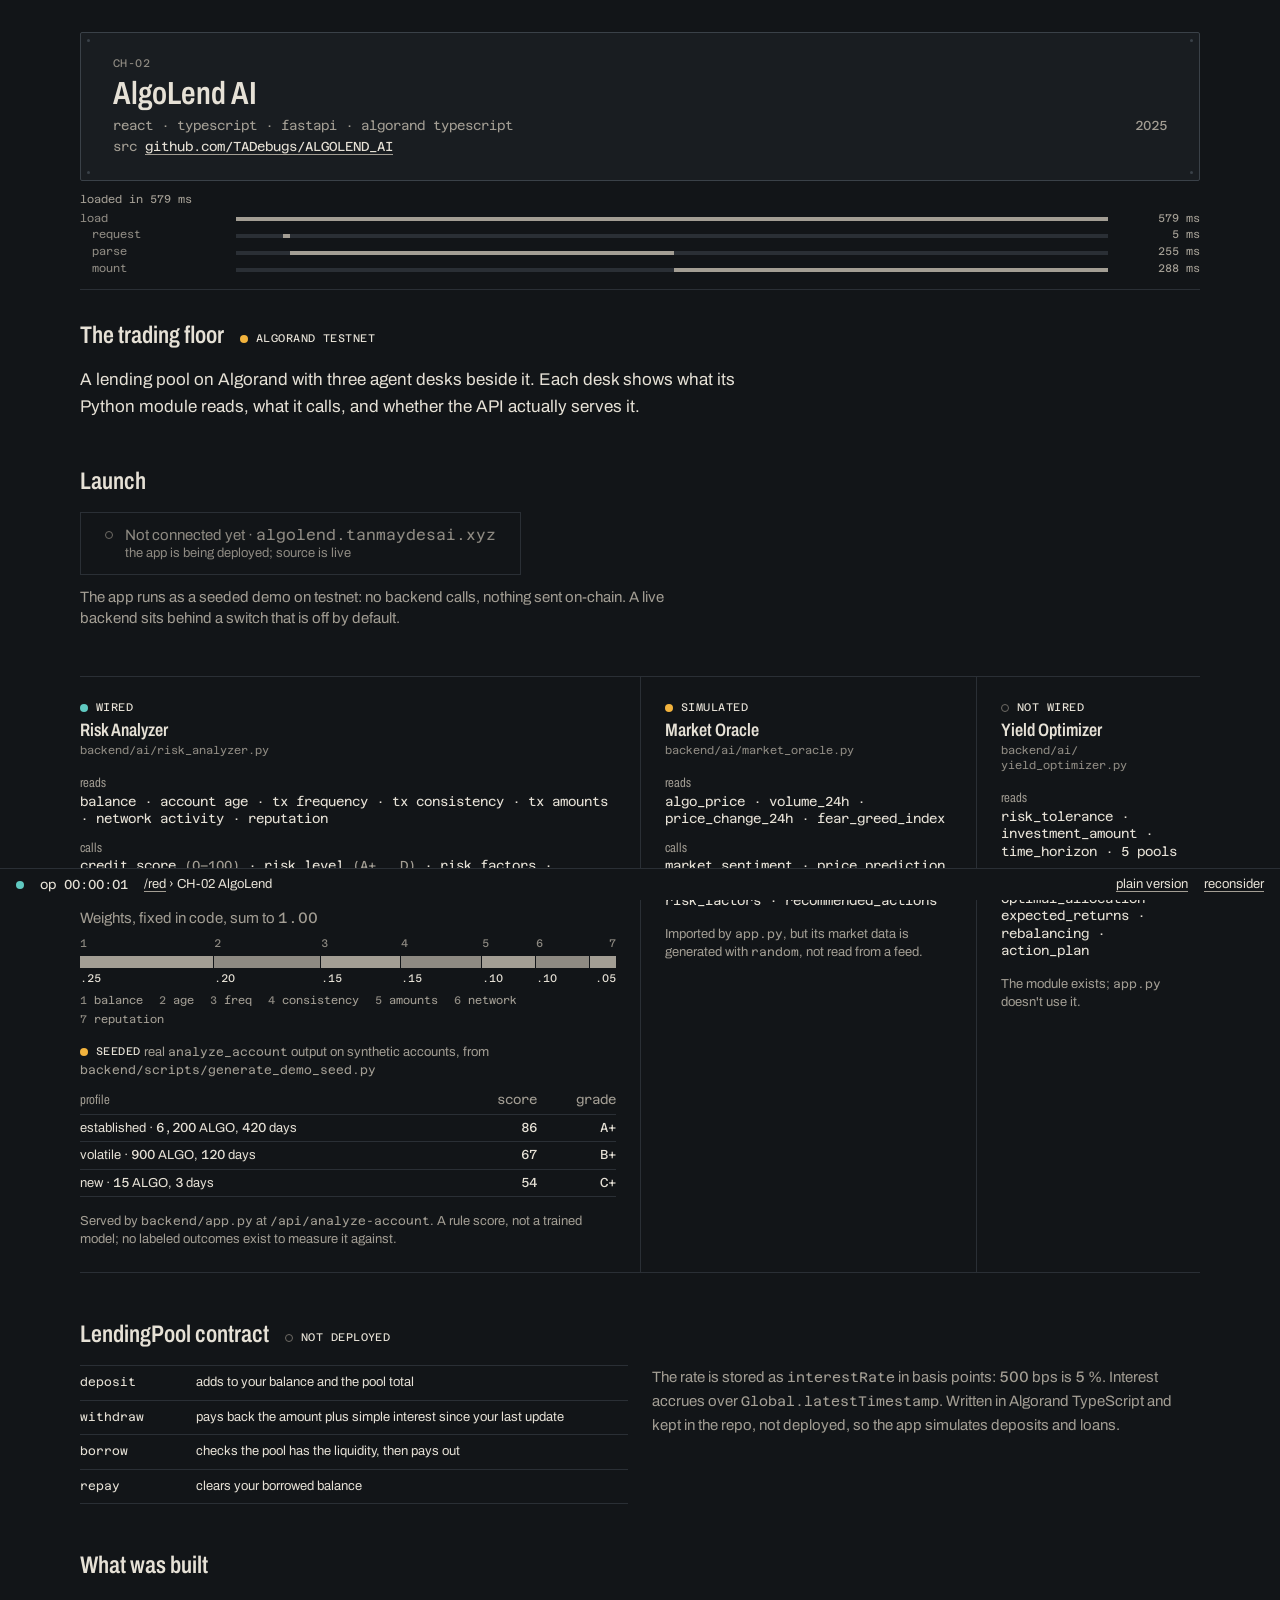
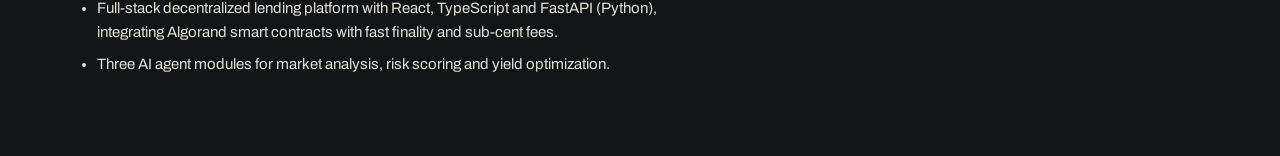
==== commit a2bf6919: "algolend r2: launch control above the fold (F1), weights legend aligned to segments (F2) Co-Authored" ====
--- a/algolend/index.html
+++ b/algolend/index.html
@@ -1,12 +1,298 @@
 <!DOCTYPE html>
-<html lang="en"><head><meta charset="utf-8">
-<meta name="viewport" content="width=device-width, initial-scale=1">
-<title>AlgoLend AI — in progress · Tanmay Desai</title></head>
+<html lang="en">
+<head>
+  <meta charset="utf-8">
+  <meta name="viewport" content="width=device-width, initial-scale=1, viewport-fit=cover">
+  <title>CH-02 AlgoLend AI · Tanmay Desai</title>
+  <meta name="description" content="AlgoLend AI: a lending-pool contract on Algorand testnet and three agent modules. Which desks are wired, what each reads and calls.">
+  <!-- STUB: swap to /shared/motion/beat.js when motion merges -->
+  <script src="/algolend/_stub/beat.js"></script>
+  <link rel="preconnect" href="https://fonts.googleapis.com">
+  <link rel="preconnect" href="https://fonts.gstatic.com" crossorigin>
+  <link rel="stylesheet" href="https://fonts.googleapis.com/css2?family=Archivo:wdth,wght@75..100,400..600&family=Azeret+Mono:wght@400;500&display=swap">
+  <link rel="stylesheet" href="/shared/tokens.css">
+  <!-- STUB: add <link rel="stylesheet" href="/shared/motion/motion.css"> when motion merges -->
+  <style>
+    * { box-sizing: border-box; margin: 0; }
+    html { background: var(--panel); }
+    body {
+      background: var(--panel);
+      color: var(--legend);
+      font: var(--fs-body)/var(--lh-ui) var(--font-ui);
+      font-variation-settings: "wdth" var(--wdth-body);
+      padding: var(--s-6) max(16px, env(safe-area-inset-right)) calc(32px + env(safe-area-inset-bottom) + var(--s-7)) var(--gutter);
+    }
+    .wrap { max-width: 1120px; margin-inline: auto; }
+    a { color: var(--legend); text-underline-offset: 3px; text-decoration-color: var(--legend-dim); }
+    a:hover { text-decoration-color: var(--legend); }
+    :focus-visible { outline: 2px solid var(--legend); outline-offset: 2px; }
+    .mono, code, .num {
+      font-family: var(--font-mono);
+      font-variant-numeric: tabular-nums slashed-zero;
+    }
+    code { font-size: 0.92em; }
+    .unit, .dim { color: var(--legend-dim); }
+    .faint { color: var(--legend-faint); }
+    h1, h2, h3 { font-variation-settings: "wdth" var(--wdth-legend); font-weight: 600; line-height: var(--lh-tight); }
+    h2 { font-size: var(--fs-h2); }
+    h3 { font-size: var(--fs-h3); }
+    .code { font-family: var(--font-mono); font-size: var(--fs-id); letter-spacing: .04em; }
+    .print-note { display: none; }
+
+    /* lamps: color is never the only signal; a code label always sits beside */
+    .lamp { display: inline-block; inline-size: var(--lamp); block-size: var(--lamp); border-radius: 50%; flex: none; }
+    .is-nominal { background: var(--nominal); }
+    .is-caution { background: var(--caution); }
+    .is-off { border: 1px solid var(--inactive); }
+    .tag { display: inline-flex; align-items: center; gap: var(--s-2); }
+
+    /* asset tag §4.3 */
+    .asset-tag {
+      position: relative;
+      background: var(--strip);
+      border: var(--hair) solid var(--rule-strong);
+      border-radius: var(--radius-plate);
+      padding: var(--s-5) var(--s-6);
+      display: grid; gap: var(--s-1);
+    }
+    .rivet { position: absolute; inline-size: 3px; block-size: 3px; border-radius: 50%; background: var(--rule-strong); }
+    .rivet:nth-of-type(1) { top: 6px; left: 6px; } .rivet:nth-of-type(2) { top: 6px; right: 6px; }
+    .rivet:nth-of-type(3) { bottom: 6px; left: 6px; } .rivet:nth-of-type(4) { bottom: 6px; right: 6px; }
+    .asset-tag h1 { font-size: var(--fs-h1); }
+    .asset-tag .row { display: flex; flex-wrap: wrap; gap: var(--s-1) var(--s-5); font-family: var(--font-mono); font-size: var(--fs-small); color: var(--legend-dim); }
+    .asset-tag .row .num { margin-inline-start: auto; }
+
+    /* trace rail */
+    .trace-rail { border-bottom: var(--hair) solid var(--rule); padding: var(--s-3) 0; min-block-size: 44px; font-family: var(--font-mono); font-size: var(--fs-id); color: var(--legend-faint); }
+    .t-label { color: var(--legend-dim); margin-bottom: var(--s-1); }
+    .t-spans { list-style: none; padding: 0; display: grid; gap: 2px; }
+    .t-spans li { display: grid; grid-template-columns: 9rem 1fr 5rem; gap: var(--s-3); align-items: center; }
+    .t-spans .t-name { padding-inline-start: calc(var(--d) * var(--s-3)); }
+    .t-bar { display: block; block-size: 4px; background: var(--rule); }
+    .t-bar i { display: block; block-size: 100%; background: var(--legend-dim); }
+    .t-dur { text-align: end; color: var(--legend-dim); }
+
+    main { display: grid; gap: var(--s-7); margin-top: var(--s-6); }
+    .lede { font-size: var(--fs-read); line-height: var(--lh-read); max-inline-size: var(--measure); }
+    .section-head { display: flex; flex-wrap: wrap; align-items: baseline; gap: var(--s-2) var(--s-4); margin-bottom: var(--s-4); }
+
+    /* the floor: three desks at unequal widths, hairlines not cards */
+    .floor { display: grid; grid-template-columns: 5fr 3fr 2fr; border-block: var(--hair) solid var(--rule); }
+    .desk { min-inline-size: 0; padding: var(--s-5) var(--s-5) var(--s-5) 0; display: grid; align-content: start; gap: var(--s-4); }
+    .desk + .desk { border-inline-start: var(--hair) solid var(--rule); padding-inline-start: var(--s-5); }
+    .desk:last-child { padding-inline-end: 0; }
+    .desk header { display: grid; gap: var(--s-1); }
+    .desk .file { font-family: var(--font-mono); font-size: var(--fs-id); color: var(--legend-faint); }
+    .desk dl { display: grid; gap: var(--s-3); }
+    .desk dt { font-size: var(--fs-small); color: var(--legend-dim); font-variation-settings: "wdth" var(--wdth-legend); }
+    .desk dd { font-family: var(--font-mono); font-size: var(--fs-small); overflow-wrap: anywhere; }
+    .desk .why { font-size: var(--fs-small); color: var(--legend-dim); }
+
+    /* weights bar: segment widths are the real weights */
+    .weights { display: grid; gap: var(--s-1); }
+    .weights > p { margin-bottom: var(--s-1); }
+    .w-key { margin-top: var(--s-1); }
+    .weights .bar { display: flex; block-size: 12px; gap: 1px; }
+    .weights .bar span { background: var(--legend-dim); }
+    .weights .bar span:nth-child(even) { background: var(--legend-faint); }
+    .w-row { list-style: none; padding: 0; display: flex; gap: 1px; font-family: var(--font-mono); font-size: var(--fs-id); font-variant-numeric: tabular-nums slashed-zero; white-space: nowrap; }
+    .w-row li { min-inline-size: 0; }
+    .w-row li:last-child { display: flex; justify-content: flex-end; }
+    .w-idx { color: var(--legend-faint); }
+    .w-vals { color: var(--legend); }
+    .w-key { list-style: none; padding: 0; display: flex; flex-wrap: wrap; gap: var(--s-1) var(--s-4); font-family: var(--font-mono); font-size: var(--fs-id); color: var(--legend-dim); }
+
+    table { border-collapse: collapse; inline-size: 100%; font-size: var(--fs-small); }
+    caption { text-align: start; margin-bottom: var(--s-2); }
+    th, td { text-align: start; padding: var(--s-1) var(--s-3) var(--s-1) 0; border-bottom: var(--hair) solid var(--rule); vertical-align: baseline; }
+    th { font-weight: 400; color: var(--legend-dim); font-variation-settings: "wdth" var(--wdth-legend); }
+    td.num, th.num { text-align: end; }
+    td:last-child, th:last-child { padding-inline-end: 0; }
+
+    /* contract */
+    .contract { display: grid; grid-template-columns: minmax(0, 1fr) minmax(0, 1fr); gap: var(--s-5); }
+    .methods { list-style: none; padding: 0; border-top: var(--hair) solid var(--rule); }
+    .methods li { display: grid; grid-template-columns: 6.5rem 1fr; gap: var(--s-3); padding: var(--s-2) 0; border-bottom: var(--hair) solid var(--rule); font-size: var(--fs-small); }
+    .contract > p { line-height: var(--lh-read); }
+
+    /* launch control §5.6 */
+    .launch { display: inline-grid; grid-template-columns: auto 1fr; column-gap: var(--s-3); align-items: center; padding: var(--s-3) var(--s-5); border: var(--hair) solid var(--rule-strong); min-inline-size: min(100%, 26rem); }
+    a.launch { background: var(--strip); text-decoration: none; transition: border-color var(--t-quick) var(--ease); }
+    a.launch:hover { border-color: var(--legend-dim); }
+    .launch .host { font-family: var(--font-mono); }
+    .launch.is-offline { color: var(--legend-faint); border-color: var(--rule); }
+    .launch .sub { grid-column: 2; font-size: var(--fs-small); }
+    .controls { display: flex; flex-wrap: wrap; gap: var(--s-4) var(--s-6); align-items: center; }
+    .note { margin-top: var(--s-3); max-inline-size: var(--measure); }
+
+    .facts ul { padding-inline-start: 1.1em; display: grid; gap: var(--s-2); max-inline-size: var(--measure); line-height: var(--lh-read); }
+
+    /* status line: the stub renders it; construct owns the real one */
+    .status-line {
+      position: fixed; inset: auto 0 0 0; z-index: 10;
+      display: flex; align-items: center; gap: var(--s-4);
+      min-block-size: calc(32px + env(safe-area-inset-bottom));
+      padding: 0 max(16px, env(safe-area-inset-right)) env(safe-area-inset-bottom) max(16px, env(safe-area-inset-left));
+      background: var(--panel); border-top: var(--hair) solid var(--rule);
+      font-size: var(--fs-small); white-space: nowrap; overflow: hidden;
+    }
+    .status-line .spacer { flex: 1; }
+    .status-line .mono { font-family: var(--font-mono); font-variant-numeric: tabular-nums slashed-zero; }
+
+    @media (max-width: 760px) {
+      .floor { grid-template-columns: 1fr; }
+      .desk, .desk + .desk { padding: var(--s-5) 0; border-inline-start: 0; }
+      .desk + .desk { border-top: var(--hair) solid var(--rule); }
+      .contract { grid-template-columns: 1fr; }
+      .asset-tag { padding: var(--s-5); }
+      .t-spans li { grid-template-columns: 6rem 1fr 4.5rem; }
+      .status-line .loc { display: none; }
+    }
+    @media print {
+      .print-note { display: block; margin-bottom: var(--s-4); }
+      .status-line, .trace-rail { display: none; }
+    }
+  </style>
+</head>
 <body>
-<!-- PLACEHOLDER: lead scaffold. The owning agent replaces this file. -->
-<main>
-<h1>AlgoLend AI</h1>
-<p>In progress. Source: <a href="https://github.com/TADebugs/ALGOLEND_AI">TADebugs/ALGOLEND_AI</a>.</p>
-<p><a href="/red">Back</a></p>
-</main>
-</body></html>
+  <div class="wrap">
+    <p class="print-note">Printable version: tanmaydesai.xyz/blue</p>
+
+    <header class="asset-tag">
+      <span class="rivet"></span><span class="rivet"></span><span class="rivet"></span><span class="rivet"></span>
+      <span class="code faint">CH-02</span>
+      <h1>AlgoLend AI</h1>
+      <p class="row"><span>react · typescript · fastapi · algorand typescript</span><span class="num">2025</span></p>
+      <p class="row"><span>src <a href="https://github.com/TADebugs/ALGOLEND_AI">github.com/TADebugs/ALGOLEND_AI</a></span></p>
+    </header>
+    <div class="trace-rail" id="rail" aria-label="Page load trace"></div>
+
+    <main>
+      <section aria-labelledby="floor-h">
+        <div class="section-head">
+          <h2 id="floor-h">The trading floor</h2>
+          <span class="tag code"><span class="lamp is-caution" aria-hidden="true"></span>ALGORAND TESTNET</span>
+        </div>
+        <p class="lede">A lending pool on Algorand with three agent desks beside it. Each desk shows what its Python module reads, what it calls, and whether the API actually serves it.</p>
+      </section>
+
+      <section aria-labelledby="launch-h">
+        <h2 id="launch-h" class="section-head">Launch</h2>
+        <div class="controls">
+          <p class="launch is-offline" id="launch">
+            <span class="lamp is-off" aria-hidden="true"></span>
+            <span>Not connected yet · <span class="host">algolend.tanmaydesai.xyz</span></span>
+            <span class="sub">the app is being deployed; source is live</span>
+          </p>
+        </div>
+        <p class="dim note">The app runs as a seeded demo on testnet: no backend calls, nothing sent on-chain. A live backend sits behind a switch that is off by default.</p>
+      </section>
+
+      <section class="floor" aria-label="Agent desks">
+        <article class="desk" aria-labelledby="d-risk">
+          <header>
+            <span class="tag code"><span class="lamp is-nominal" aria-hidden="true"></span>WIRED</span>
+            <h3 id="d-risk">Risk Analyzer</h3>
+            <span class="file">backend/<wbr>ai/<wbr>risk_analyzer.py</span>
+          </header>
+          <dl>
+            <div><dt>reads</dt><dd>balance · account age · tx frequency · tx consistency · tx amounts · network activity · reputation</dd></div>
+            <div><dt>calls</dt><dd>credit_score <span class="dim">(0–100)</span> · risk_level <span class="dim">(A+ … D)</span> · risk_factors · recommendations</dd></div>
+          </dl>
+          <div class="weights">
+            <p class="dim" id="w-cap">Weights, fixed in code, sum to <span class="num">1.00</span></p>
+            <ol class="w-row w-idx" aria-hidden="true"><li style="flex:25">1</li><li style="flex:20">2</li><li style="flex:15">3</li><li style="flex:15">4</li><li style="flex:10">5</li><li style="flex:10">6</li><li style="flex:5">7</li></ol>
+            <div class="bar" role="img" aria-labelledby="w-cap w-list"><span style="flex:25"></span><span style="flex:20"></span><span style="flex:15"></span><span style="flex:15"></span><span style="flex:10"></span><span style="flex:10"></span><span style="flex:5"></span></div>
+            <ol class="w-row w-vals" aria-hidden="true"><li style="flex:25">.25</li><li style="flex:20">.20</li><li style="flex:15">.15</li><li style="flex:15">.15</li><li style="flex:10">.10</li><li style="flex:10">.10</li><li style="flex:5">.05</li></ol>
+            <ol class="w-key" id="w-list"><li><span class="faint">1</span> balance</li><li><span class="faint">2</span> age</li><li><span class="faint">3</span> freq</li><li><span class="faint">4</span> consistency</li><li><span class="faint">5</span> amounts</li><li><span class="faint">6</span> network</li><li><span class="faint">7</span> reputation</li></ol>
+          </div>
+          <table>
+            <caption><span class="tag code"><span class="lamp is-caution" aria-hidden="true"></span>SEEDED</span> <span class="dim">real <code>analyze_account</code> output on synthetic accounts, from <code>backend/scripts/generate_demo_seed.py</code></span></caption>
+            <thead><tr><th scope="col">profile</th><th scope="col" class="num">score</th><th scope="col" class="num">grade</th></tr></thead>
+            <tbody>
+              <tr><td>established · <span class="num">6,200</span> ALGO, <span class="num">420</span> days</td><td class="num">86</td><td class="num">A+</td></tr>
+              <tr><td>volatile · <span class="num">900</span> ALGO, <span class="num">120</span> days</td><td class="num">67</td><td class="num">B+</td></tr>
+              <tr><td>new · <span class="num">15</span> ALGO, <span class="num">3</span> days</td><td class="num">54</td><td class="num">C+</td></tr>
+            </tbody>
+          </table>
+          <p class="why">Served by <code>backend/app.py</code> at <code>/api/analyze-account</code>. A rule score, not a trained model; no labeled outcomes exist to measure it against.</p>
+        </article>
+
+        <article class="desk" aria-labelledby="d-oracle">
+          <header>
+            <span class="tag code"><span class="lamp is-caution" aria-hidden="true"></span>SIMULATED</span>
+            <h3 id="d-oracle">Market Oracle</h3>
+            <span class="file">backend/<wbr>ai/<wbr>market_oracle.py</span>
+          </header>
+          <dl>
+            <div><dt>reads</dt><dd>algo_price · volume_24h · price_change_24h · fear_greed_index</dd></div>
+            <div><dt>calls</dt><dd>market_sentiment · price_prediction · lending_opportunities · risk_factors · recommended_actions</dd></div>
+          </dl>
+          <p class="why">Imported by <code>app.py</code>, but its market data is generated with <code>random</code>, not read from a feed.</p>
+        </article>
+
+        <article class="desk" aria-labelledby="d-yield">
+          <header>
+            <span class="tag code"><span class="lamp is-off" aria-hidden="true"></span>NOT WIRED</span>
+            <h3 id="d-yield">Yield Optimizer</h3>
+            <span class="file">backend/<wbr>ai/<wbr>yield_optimizer.py</span>
+          </header>
+          <dl>
+            <div><dt>reads</dt><dd>risk_tolerance · investment_amount · time_horizon · 5 pools</dd></div>
+            <div><dt>calls</dt><dd>optimal_allocation · expected_returns · rebalancing · action_plan</dd></div>
+          </dl>
+          <p class="why">The module exists; <code>app.py</code> doesn't use it.</p>
+        </article>
+      </section>
+
+      <section aria-labelledby="pool-h">
+        <div class="section-head">
+          <h2 id="pool-h">LendingPool contract</h2>
+          <span class="tag code"><span class="lamp is-off" aria-hidden="true"></span>NOT DEPLOYED</span>
+        </div>
+        <div class="contract">
+          <ul class="methods">
+            <li><code>deposit</code><span>adds to your balance and the pool total</span></li>
+            <li><code>withdraw</code><span>pays back the amount plus simple interest since your last update</span></li>
+            <li><code>borrow</code><span>checks the pool has the liquidity, then pays out</span></li>
+            <li><code>repay</code><span>clears your borrowed balance</span></li>
+          </ul>
+          <p class="dim">The rate is stored as <code>interestRate</code> in basis points: <span class="num">500</span><span class="unit">&#8201;bps</span> is <span class="num">5</span><span class="unit">&#8201;%</span>. Interest accrues over <code>Global.latestTimestamp</code>. Written in Algorand TypeScript and kept in the repo, not deployed, so the app simulates deposits and loans.</p>
+        </div>
+      </section>
+
+
+      <section class="facts" aria-labelledby="facts-h">
+        <h2 id="facts-h" class="section-head">What was built</h2>
+        <ul>
+          <li>Full-stack decentralized lending platform with React, TypeScript and FastAPI (Python), integrating Algorand smart contracts with fast finality and sub-cent fees.</li>
+          <li>Three AI agent modules for market analysis, risk scoring and yield optimization.</li>
+        </ul>
+      </section>
+    </main>
+  </div>
+
+  <script type="module">
+    // STUB: swap both imports to /shared/motion/index.js and /construct/shell.js when they merge
+    import { mountProgram } from '/algolend/_stub/index.js';
+    import { mountShell } from '/algolend/_stub/shell.js';
+
+    // Launch state comes from projects.json only (DESIGN.md §5.6); the offline markup is the default
+    const ready = fetch('/shared/projects.json')
+      .then((r) => r.json())
+      .then(({ projects }) => {
+        const p = projects.find((x) => x.slug === 'algolend');
+        if (p?.status !== 'live' || !p.launch) return;
+        const a = document.createElement('a');
+        a.className = 'launch';
+        a.id = 'launch';
+        a.href = p.launch;
+        a.innerHTML = `<span class="lamp is-nominal" aria-hidden="true"></span><span>Launch · <span class="host">${new URL(p.launch).host}</span></span>`;
+        document.getElementById('launch').replaceWith(a);
+      });
+
+    const shell = mountShell({ channel: 'algolend' });
+    mountProgram('algolend', { ready, rail: document.getElementById('rail') }).then((trace) => shell.logTrace(trace));
+  </script>
+</body>
+</html>
--- a/shared/tokens.css
+++ b/shared/tokens.css
@@ -0,0 +1,72 @@
+/* shared/tokens.css — derived from DESIGN.md §2. Do not edit without changing DESIGN.md. */
+:root {
+  color-scheme: dark;
+
+  /* panel */
+  --panel:        #121518;  /* page ground: graphite panel */
+  --strip:        #191D21;  /* channel strip / raised panel */
+  --rule:         #2A2F35;  /* hairlines, 1px */
+  --rule-strong:  #3A4148;  /* active hairline, plate edges */
+
+  /* legend ink (contrast on --strip, AA) */
+  --legend:       #E6E1D6;  /* 13.0:1  primary text */
+  --legend-dim:   #A39E94;  /*  6.4:1  secondary text, units */
+  --legend-faint: #8E8A82;  /*  4.9:1  timestamps, IDs (smallest legal text tone) */
+  --inactive:     #6E6B65;  /*  3.2:1  NON-TEXT ONLY: off lamps, disabled outlines */
+
+  /* semantic lamps (the only chromatic colors in the shell) */
+  --nominal:      #5FC9C0;  /* ok / live / connected */
+  --caution:      #F2B33D;  /* warn / seeded / recorded / pending */
+  --fault:        #FF3B3F;  /* error / REC / the red pill. 4.8:1 on --strip */
+
+  /* the white Construct: used ONLY inside the program-load beat */
+  --construct:    #F4F3EF;
+  --construct-ink:#111111;
+
+  /* TRINITY voice lamps: from the repo's YAML. NON-TEXT ONLY (lamps, meters) */
+  --voice-aria:   #4A90D9;
+  --voice-echo:   #9B59B6;
+  --voice-nexus:  #27AE60;
+
+  /* type */
+  --font-ui:   "Archivo", "Arial Narrow", "Helvetica Neue", Arial, sans-serif;
+  --font-mono: "Azeret Mono", ui-monospace, "SF Mono", Menlo, Consolas, monospace;
+  --wdth-legend: 75;   /* font-variation-settings "wdth" for labels */
+  --wdth-body:   100;
+
+  --fs-id:    0.6875rem; /* 11px  IDs, units, timestamps (mono) */
+  --fs-small: 0.8125rem; /* 13px  legends, status line, log */
+  --fs-body:  0.9375rem; /* 15px  body */
+  --fs-read:  1.0625rem; /* 17px  long-form reading (case studies) */
+  --fs-h3:    1.125rem;  /* 18px */
+  --fs-h2:    1.5rem;    /* 24px */
+  --fs-h1:    2rem;      /* 32px  page title. Nothing on the site is larger, except the gate's 44px question */
+  --fs-gate:  2.75rem;   /* 44px  gate only */
+  --lh-tight: 1.15;
+  --lh-ui:    1.35;
+  --lh-read:  1.6;
+
+  /* space: 4px base. Use only these. */
+  --s-1: 4px;  --s-2: 8px;  --s-3: 12px; --s-4: 16px;
+  --s-5: 24px; --s-6: 32px; --s-7: 48px; --s-8: 64px;
+  --gutter: max(16px, env(safe-area-inset-left));
+  --measure: 68ch;
+
+  /* shape */
+  --radius: 0;           /* everything */
+  --radius-plate: 2px;   /* asset tag plates only */
+  --hair: 1px;
+  --lamp: 8px;           /* status lamp diameter */
+
+  /* motion */
+  --t-quick: 120ms;   /* hover/focus/press feedback */
+  --t-move:  180ms;   /* guard cover, panel open */
+  --t-beat:  200ms;   /* white Construct hold (min) */
+  --ease:    cubic-bezier(.2, 0, 0, 1);  /* instrument settle: fast in, no overshoot */
+  --blink:   1000ms;  /* REC lamp period. Real CCTV rate */
+  --caret:   1060ms;  /* terminal caret period */
+}
+
+@media (prefers-reduced-motion: reduce) {
+  :root { --t-quick: 0ms; --t-move: 0ms; --t-beat: 0ms; }
+}
--- a/shared/motion/motion.css
+++ b/shared/motion/motion.css
@@ -0,0 +1,43 @@
+/* shared/motion/motion.css — DESIGN.md §8. Link on every red-side page, after tokens.css.
+   No layout. Builders don't override these selectors (the trace defaults use :where() and may be restyled). */
+
+/* White Construct beat (program side). beat.js sets html.is-beat before first paint. */
+html.is-beat { background: var(--construct, #F4F3EF); }
+html.is-beat body { visibility: hidden; }
+
+/* Reveal after the beat: opacity only. */
+html.is-reveal body { animation: td-reveal var(--t-quick, 120ms) var(--ease, ease-out) both; }
+@keyframes td-reveal { from { opacity: 0; } }
+
+/* Leave fade (board side): the page fades to --construct. A fixed layer fades in over the body,
+   so it works whatever the page paints its ground on. Removing the class drops it instantly. */
+html.is-leaving::after {
+  content: "";
+  position: fixed;
+  inset: 0;
+  z-index: 2147483647;
+  background: var(--construct, #F4F3EF);
+  pointer-events: none;
+  animation: td-reveal var(--t-quick, 120ms) var(--ease, ease-out) both;
+}
+
+/* Visual bell: one reverse-video frame. Reduced motion uses the session lamp instead. */
+html.is-bell { filter: invert(1); }
+[data-lamp].is-fault { background-color: var(--fault, #FF3B3F) !important; border-color: var(--fault, #FF3B3F) !important; }
+
+/* Lamp test: every lamp at full legend. */
+[data-lamp].is-test { background-color: var(--legend, #E6E1D6) !important; border-color: var(--legend, #E6E1D6) !important; }
+
+/* View Transitions: deliberately not enabled. The beat already makes the program load seamless
+   (white last frame → white first frame), and @view-transition { navigation: auto; } would add a
+   crossfade to every other navigation, which §3's allowed-motion list doesn't include. */
+
+/* Trace waterfall defaults (renderTrace). Zero specificity: restyle freely. */
+:where(.trace) { list-style: none; margin: 0; padding: 0; font: var(--fs-id, 0.6875rem)/var(--lh-ui, 1.35) var(--font-mono, ui-monospace, monospace); font-variant-numeric: tabular-nums slashed-zero; }
+:where(.trace-span) { display: grid; grid-template-columns: 18ch 1fr 9ch; gap: var(--s-2, 8px); align-items: center; padding-inline-start: calc(var(--depth, 0) * var(--s-3, 12px)); }
+:where(.trace-name) { color: var(--legend-dim, #A39E94); overflow: hidden; text-overflow: ellipsis; white-space: nowrap; }
+:where(.trace-track) { display: block; block-size: 6px; border-block-end: var(--hair, 1px) solid var(--rule, #2A2F35); }
+:where(.trace-bar) { display: block; block-size: 100%; background: var(--legend, #E6E1D6); }
+:where(.trace-bar.is-open) { background: var(--caution, #F2B33D); }
+:where(.trace-ms) { color: var(--legend, #E6E1D6); text-align: end; }
+:where(.trace-label) { margin: 0 0 var(--s-1, 4px); font: var(--fs-small, 0.8125rem)/var(--lh-ui, 1.35) var(--font-mono, ui-monospace, monospace); color: var(--legend-dim, #A39E94); }
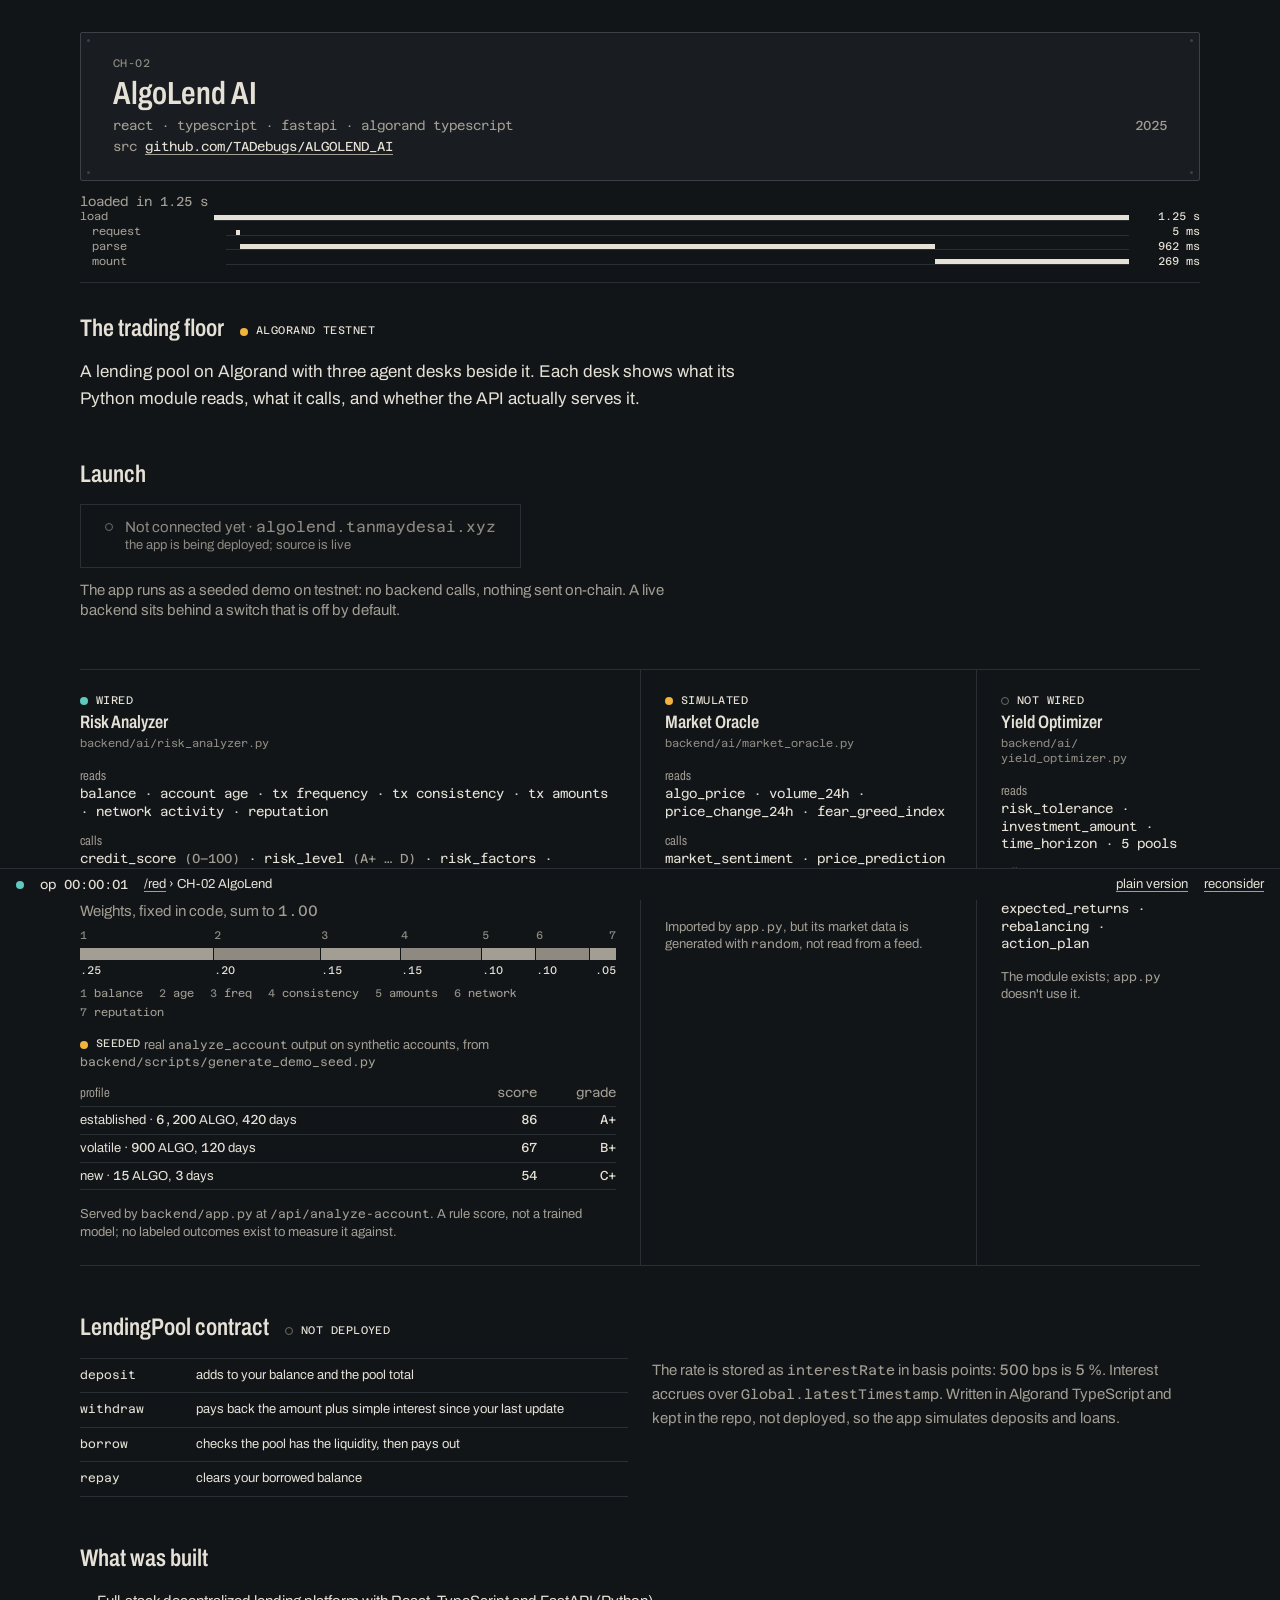
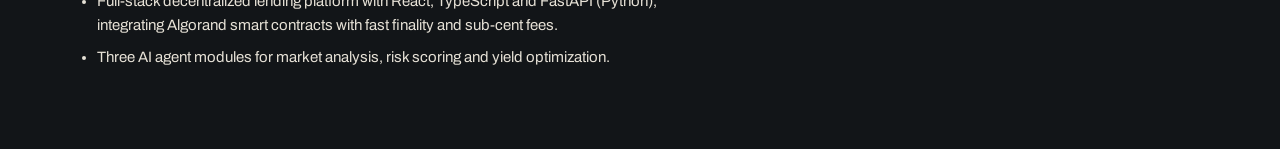
==== commit a12ca3b6: "algolend r2: merge main, switch to real shared/motion (beat, motion.css, mountProgram); keep shell s" ====
--- a/algolend/index.html
+++ b/algolend/index.html
@@ -5,13 +5,12 @@
   <meta name="viewport" content="width=device-width, initial-scale=1, viewport-fit=cover">
   <title>CH-02 AlgoLend AI · Tanmay Desai</title>
   <meta name="description" content="AlgoLend AI: a lending-pool contract on Algorand testnet and three agent modules. Which desks are wired, what each reads and calls.">
-  <!-- STUB: swap to /shared/motion/beat.js when motion merges -->
-  <script src="/algolend/_stub/beat.js"></script>
+  <script src="/shared/motion/beat.js"></script>
   <link rel="preconnect" href="https://fonts.googleapis.com">
   <link rel="preconnect" href="https://fonts.gstatic.com" crossorigin>
   <link rel="stylesheet" href="https://fonts.googleapis.com/css2?family=Archivo:wdth,wght@75..100,400..600&family=Azeret+Mono:wght@400;500&display=swap">
   <link rel="stylesheet" href="/shared/tokens.css">
-  <!-- STUB: add <link rel="stylesheet" href="/shared/motion/motion.css"> when motion merges -->
+  <link rel="stylesheet" href="/shared/motion/motion.css">
   <style>
     * { box-sizing: border-box; margin: 0; }
     html { background: var(--panel); }
@@ -64,13 +63,6 @@
 
     /* trace rail */
     .trace-rail { border-bottom: var(--hair) solid var(--rule); padding: var(--s-3) 0; min-block-size: 44px; font-family: var(--font-mono); font-size: var(--fs-id); color: var(--legend-faint); }
-    .t-label { color: var(--legend-dim); margin-bottom: var(--s-1); }
-    .t-spans { list-style: none; padding: 0; display: grid; gap: 2px; }
-    .t-spans li { display: grid; grid-template-columns: 9rem 1fr 5rem; gap: var(--s-3); align-items: center; }
-    .t-spans .t-name { padding-inline-start: calc(var(--d) * var(--s-3)); }
-    .t-bar { display: block; block-size: 4px; background: var(--rule); }
-    .t-bar i { display: block; block-size: 100%; background: var(--legend-dim); }
-    .t-dur { text-align: end; color: var(--legend-dim); }
 
     main { display: grid; gap: var(--s-7); margin-top: var(--s-6); }
     .lede { font-size: var(--fs-read); line-height: var(--lh-read); max-inline-size: var(--measure); }
@@ -145,7 +137,6 @@
       .desk + .desk { border-top: var(--hair) solid var(--rule); }
       .contract { grid-template-columns: 1fr; }
       .asset-tag { padding: var(--s-5); }
-      .t-spans li { grid-template-columns: 6rem 1fr 4.5rem; }
       .status-line .loc { display: none; }
     }
     @media print {
@@ -273,8 +264,8 @@
   </div>
 
   <script type="module">
-    // STUB: swap both imports to /shared/motion/index.js and /construct/shell.js when they merge
-    import { mountProgram } from '/algolend/_stub/index.js';
+    import { mountProgram } from '/shared/motion/index.js';
+    // STUB: swap to /construct/shell.js when construct merges
     import { mountShell } from '/algolend/_stub/shell.js';
 
     // Launch state comes from projects.json only (DESIGN.md §5.6); the offline markup is the default
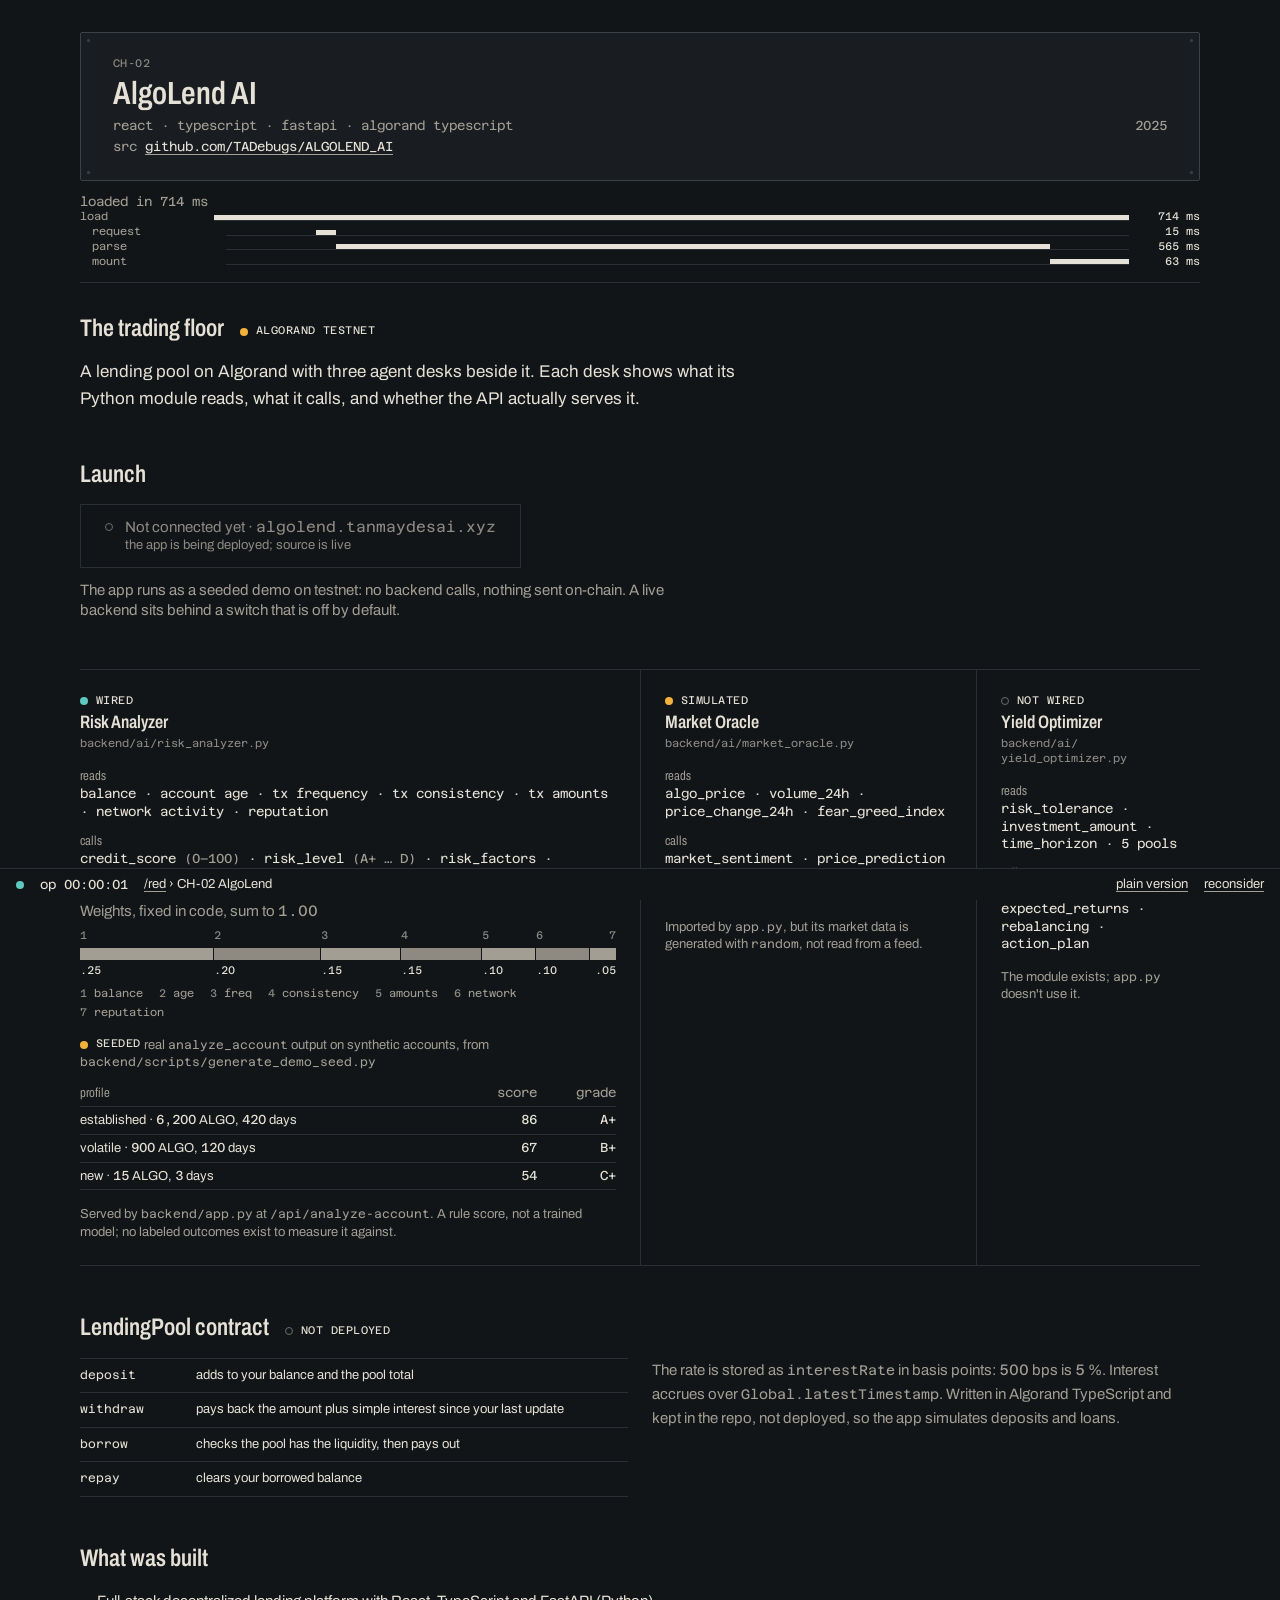
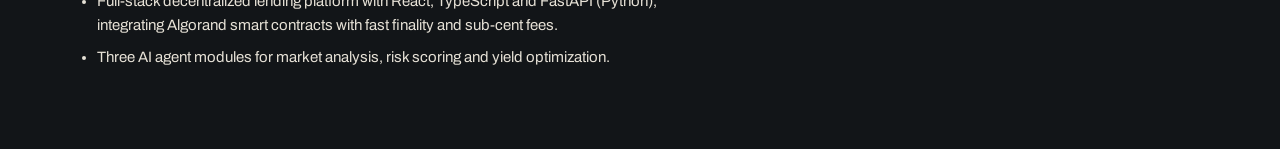
==== commit 6885e480: "algolend r2 A1: weights bar accessible name includes values; status ready for merge Co-Authored-By: " ====
--- a/algolend/index.html
+++ b/algolend/index.html
@@ -83,6 +83,7 @@
     /* weights bar: segment widths are the real weights */
     .weights { display: grid; gap: var(--s-1); }
     .weights > p { margin-bottom: var(--s-1); }
+    .vh { position: absolute; inline-size: 1px; block-size: 1px; overflow: hidden; clip-path: inset(50%); white-space: nowrap; }
     .w-key { margin-top: var(--s-1); }
     .weights .bar { display: flex; block-size: 12px; gap: 1px; }
     .weights .bar span { background: var(--legend-dim); }
@@ -195,7 +196,7 @@
             <ol class="w-row w-idx" aria-hidden="true"><li style="flex:25">1</li><li style="flex:20">2</li><li style="flex:15">3</li><li style="flex:15">4</li><li style="flex:10">5</li><li style="flex:10">6</li><li style="flex:5">7</li></ol>
             <div class="bar" role="img" aria-labelledby="w-cap w-list"><span style="flex:25"></span><span style="flex:20"></span><span style="flex:15"></span><span style="flex:15"></span><span style="flex:10"></span><span style="flex:10"></span><span style="flex:5"></span></div>
             <ol class="w-row w-vals" aria-hidden="true"><li style="flex:25">.25</li><li style="flex:20">.20</li><li style="flex:15">.15</li><li style="flex:15">.15</li><li style="flex:10">.10</li><li style="flex:10">.10</li><li style="flex:5">.05</li></ol>
-            <ol class="w-key" id="w-list"><li><span class="faint">1</span> balance</li><li><span class="faint">2</span> age</li><li><span class="faint">3</span> freq</li><li><span class="faint">4</span> consistency</li><li><span class="faint">5</span> amounts</li><li><span class="faint">6</span> network</li><li><span class="faint">7</span> reputation</li></ol>
+            <ol class="w-key" id="w-list"><li><span class="faint">1</span> balance<span class="vh"> .25</span></li><li><span class="faint">2</span> age<span class="vh"> .20</span></li><li><span class="faint">3</span> freq<span class="vh"> .15</span></li><li><span class="faint">4</span> consistency<span class="vh"> .15</span></li><li><span class="faint">5</span> amounts<span class="vh"> .10</span></li><li><span class="faint">6</span> network<span class="vh"> .10</span></li><li><span class="faint">7</span> reputation<span class="vh"> .05</span></li></ol>
           </div>
           <table>
             <caption><span class="tag code"><span class="lamp is-caution" aria-hidden="true"></span>SEEDED</span> <span class="dim">real <code>analyze_account</code> output on synthetic accounts, from <code>backend/scripts/generate_demo_seed.py</code></span></caption>
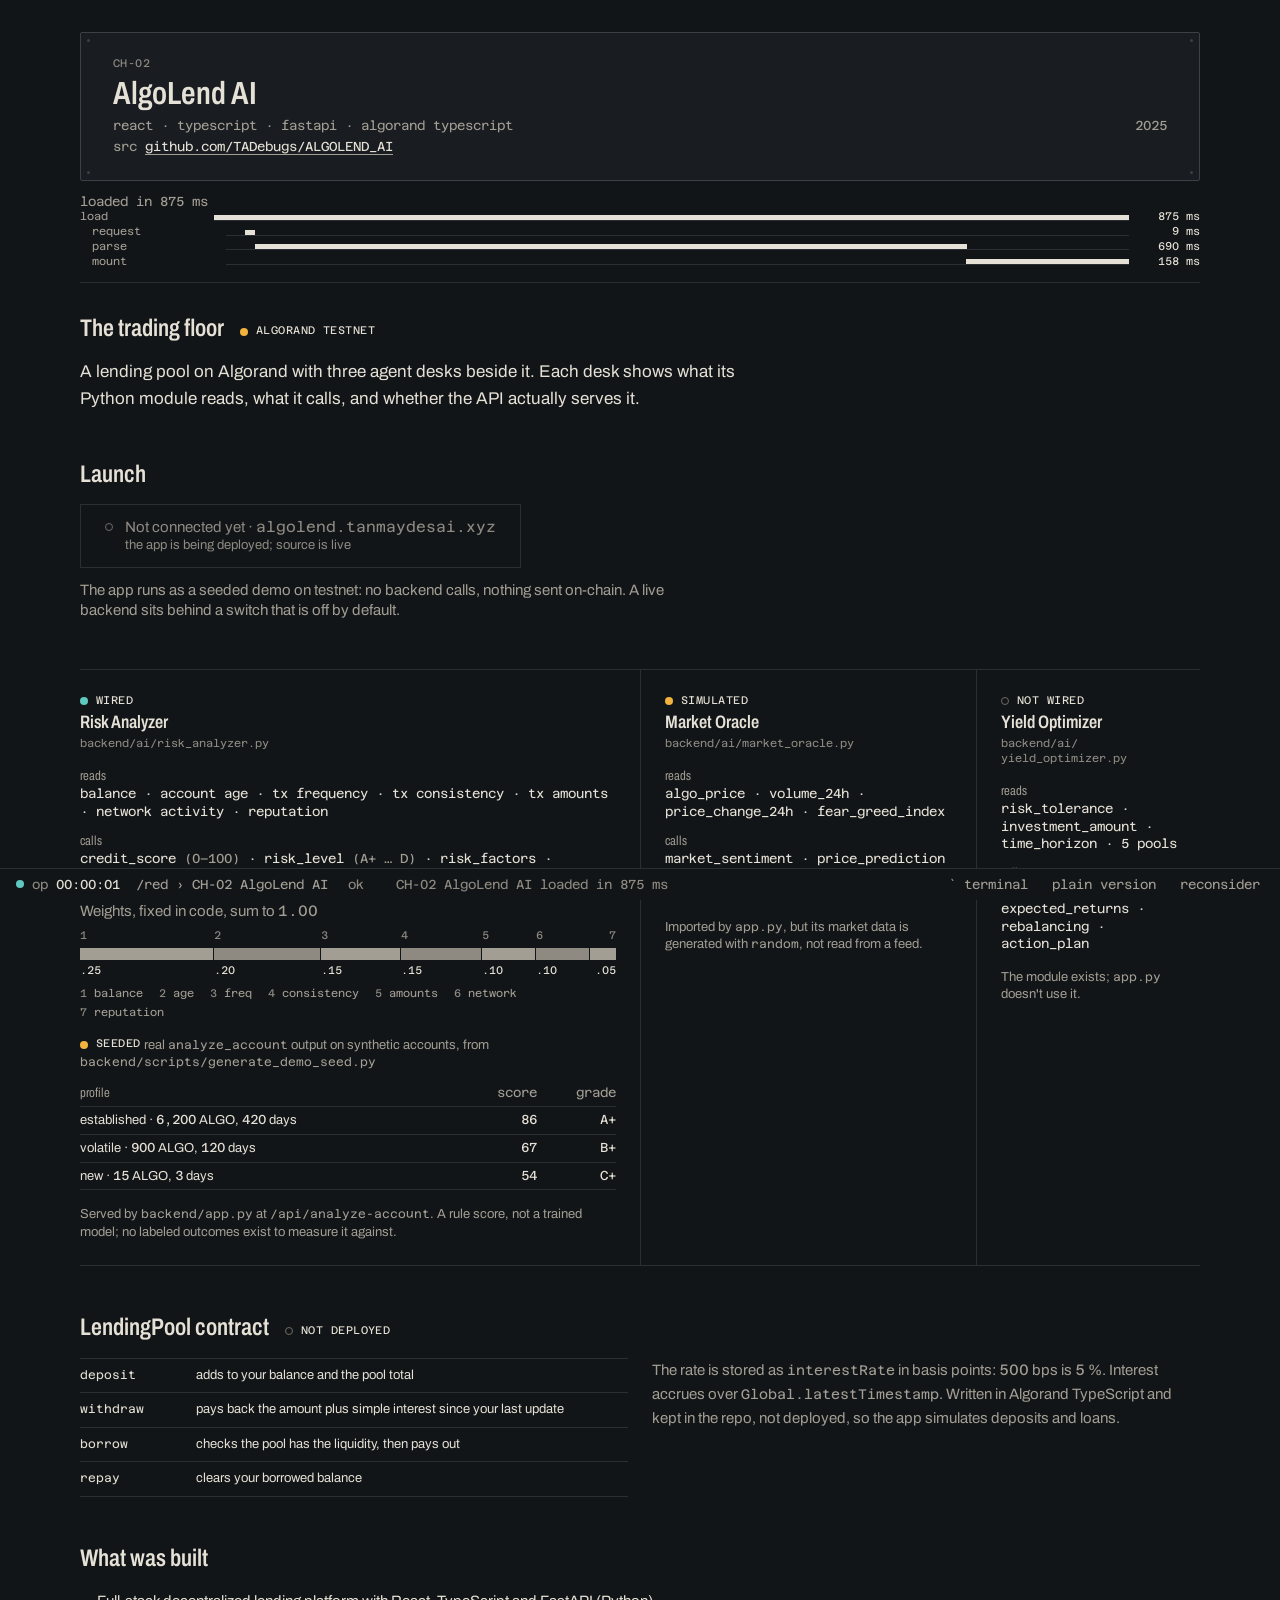
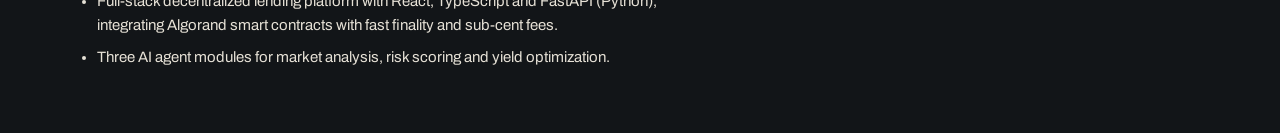
==== commit 04322b8d: "algolend: swap shell stub for construct/shell.js Co-Authored-By: Claude Opus 5.5 <noreply@anthropic." ====
--- a/algolend/index.html
+++ b/algolend/index.html
@@ -11,6 +11,7 @@
   <link rel="stylesheet" href="https://fonts.googleapis.com/css2?family=Archivo:wdth,wght@75..100,400..600&family=Azeret+Mono:wght@400;500&display=swap">
   <link rel="stylesheet" href="/shared/tokens.css">
   <link rel="stylesheet" href="/shared/motion/motion.css">
+  <link rel="stylesheet" href="/construct/shell.css">
   <style>
     * { box-sizing: border-box; margin: 0; }
     html { background: var(--panel); }
@@ -36,7 +37,6 @@
     h2 { font-size: var(--fs-h2); }
     h3 { font-size: var(--fs-h3); }
     .code { font-family: var(--font-mono); font-size: var(--fs-id); letter-spacing: .04em; }
-    .print-note { display: none; }
 
     /* lamps: color is never the only signal; a code label always sits beside */
     .lamp { display: inline-block; inline-size: var(--lamp); block-size: var(--lamp); border-radius: 50%; flex: none; }
@@ -120,17 +120,6 @@
 
     .facts ul { padding-inline-start: 1.1em; display: grid; gap: var(--s-2); max-inline-size: var(--measure); line-height: var(--lh-read); }
 
-    /* status line: the stub renders it; construct owns the real one */
-    .status-line {
-      position: fixed; inset: auto 0 0 0; z-index: 10;
-      display: flex; align-items: center; gap: var(--s-4);
-      min-block-size: calc(32px + env(safe-area-inset-bottom));
-      padding: 0 max(16px, env(safe-area-inset-right)) env(safe-area-inset-bottom) max(16px, env(safe-area-inset-left));
-      background: var(--panel); border-top: var(--hair) solid var(--rule);
-      font-size: var(--fs-small); white-space: nowrap; overflow: hidden;
-    }
-    .status-line .spacer { flex: 1; }
-    .status-line .mono { font-family: var(--font-mono); font-variant-numeric: tabular-nums slashed-zero; }
 
     @media (max-width: 760px) {
       .floor { grid-template-columns: 1fr; }
@@ -138,18 +127,14 @@
       .desk + .desk { border-top: var(--hair) solid var(--rule); }
       .contract { grid-template-columns: 1fr; }
       .asset-tag { padding: var(--s-5); }
-      .status-line .loc { display: none; }
     }
     @media print {
-      .print-note { display: block; margin-bottom: var(--s-4); }
-      .status-line, .trace-rail { display: none; }
+      .trace-rail { display: none; }
     }
   </style>
 </head>
 <body>
   <div class="wrap">
-    <p class="print-note">Printable version: tanmaydesai.xyz/blue</p>
-
     <header class="asset-tag">
       <span class="rivet"></span><span class="rivet"></span><span class="rivet"></span><span class="rivet"></span>
       <span class="code faint">CH-02</span>
@@ -266,8 +251,7 @@
 
   <script type="module">
     import { mountProgram } from '/shared/motion/index.js';
-    // STUB: swap to /construct/shell.js when construct merges
-    import { mountShell } from '/algolend/_stub/shell.js';
+    import { mountShell } from '/construct/shell.js';
 
     // Launch state comes from projects.json only (DESIGN.md §5.6); the offline markup is the default
     const ready = fetch('/shared/projects.json')
--- a/construct/shell.css
+++ b/construct/shell.css
@@ -0,0 +1,126 @@
+/* construct/shell.css: status line (DESIGN.md §4.4) + comms loop terminal (§4.5). Needs /shared/tokens.css. */
+#td-shell { --sl-h: 32px; font-family: var(--font-mono); }
+body.has-shell { padding-bottom: calc(var(--sl-h, 32px) + env(safe-area-inset-bottom) + var(--s-6)); }
+#td-shell a, #td-shell button { color: inherit; font: inherit; }
+#td-shell :focus-visible { outline: 2px solid var(--legend); outline-offset: 2px; }
+.vh { position: absolute; width: 1px; height: 1px; overflow: hidden; clip-path: inset(50%); white-space: nowrap; }
+
+.lamp { display: inline-block; flex: none; inline-size: var(--lamp); block-size: var(--lamp); border-radius: 50%; border: 1px solid transparent; }
+.lamp[data-lamp="nominal"], .lamp[data-lamp="session"] { background: var(--nominal); }
+.lamp[data-lamp="caution"] { background: var(--caution); }
+.lamp[data-lamp="inactive"] { border-color: var(--inactive); }
+
+/* ---------- status line ---------- */
+.sl {
+  position: fixed; inset: auto 0 0 0; z-index: 20;
+  display: flex; align-items: center; gap: var(--s-4);
+  block-size: calc(var(--sl-h) + env(safe-area-inset-bottom));
+  padding: 0 max(var(--gutter), env(safe-area-inset-right)) env(safe-area-inset-bottom) var(--gutter);
+  background: var(--panel); border-top: var(--hair) solid var(--rule);
+  font-size: var(--fs-small); color: var(--legend-dim);
+  font-variant-numeric: tabular-nums slashed-zero; white-space: nowrap;
+}
+.sl-op { display: inline-flex; align-items: center; gap: var(--s-2); color: var(--legend); }
+.sl-op-k { color: var(--legend-faint); }
+.sl-loc { min-inline-size: 0; overflow: hidden; text-overflow: ellipsis; }
+.sl-loc a { text-decoration: none; }
+.sl-loc a:hover { color: var(--legend); text-decoration: underline; text-underline-offset: 3px; }
+.sl-msg {
+  display: inline-flex; align-items: center; gap: var(--s-2); flex: 0 1 auto; min-inline-size: 0; block-size: 100%;
+  padding: 0 var(--s-1); background: none; border: 0; cursor: pointer;
+  color: var(--legend-faint) !important; white-space: nowrap; overflow: hidden; text-overflow: ellipsis;
+  transition: color var(--t-quick) var(--ease);
+}
+.sl-msg:hover { color: var(--legend-dim) !important; }
+.sl-msg[hidden] { display: none; }
+.sl-msg-tx { min-inline-size: 0; overflow: hidden; text-overflow: ellipsis; }
+.sl-msg-lv { flex: none; min-inline-size: 5ch; text-align: start; }
+.sl-cat { display: inline-grid; place-items: center; flex: none; inline-size: 14px; block-size: 14px; background: var(--legend-faint); }
+.sl-cat svg { inline-size: 12px; block-size: 12px; }
+.sl-gap { flex: 1; }
+.sl-btn {
+  display: inline-flex; align-items: center; gap: var(--s-2); block-size: 100%;
+  padding: 0 var(--s-1); background: none; border: 0; cursor: pointer;
+  text-decoration: none; color: var(--legend-dim) !important;
+  transition: color var(--t-quick) var(--ease);
+}
+.sl-btn:hover, .sl-btn[aria-expanded="true"] { color: var(--legend) !important; }
+.sl-key { font: inherit; color: var(--legend-faint); }
+@media (hover: none) and (pointer: coarse) { .sl-key { display: none; } }
+@media (max-width: 480px) { .sl { gap: 10px; font-size: 12px; } .sl-op-k, .sl-loc, .sl-msg, .sl-key { display: none; } .sl-btn { padding: 0; } }
+
+/* ---------- terminal ---------- */
+.term {
+  position: fixed; inset: auto 0 calc(var(--sl-h) + env(safe-area-inset-bottom)) 0; z-index: 19;
+  block-size: 40vh; min-block-size: 240px;
+  display: flex; flex-direction: column;
+  background: var(--panel); border-top: var(--hair) solid var(--rule-strong);
+  color: var(--legend); font-size: var(--fs-small); line-height: var(--lh-ui);
+  font-variant-numeric: tabular-nums slashed-zero;
+  transform: translateY(calc(100% + var(--sl-h))); visibility: hidden;
+  transition: transform var(--t-move) var(--ease), visibility 0s linear var(--t-move);
+}
+.term.is-open { transform: none; visibility: visible; transition: transform var(--t-move) var(--ease); }
+@media (max-width: 640px) { .term { inset-block-start: 0; block-size: auto; border-top: 0; padding-top: env(safe-area-inset-top); } }
+
+.term > * { inline-size: 100%; max-inline-size: calc(1120px + 2 * var(--gutter)); margin-inline: auto; padding-inline: var(--gutter); }
+.term-head {
+  display: flex; align-items: baseline; gap: var(--s-4);
+  padding-block: var(--s-2); border-bottom: var(--hair) solid var(--rule);
+}
+.term-title { font: 600 var(--fs-small)/1 var(--font-ui); font-variation-settings: "wdth" var(--wdth-legend); color: var(--legend-dim); }
+.term-hint { flex: 1; color: var(--legend-faint); font-size: var(--fs-id); }
+@media (max-width: 640px) { .term-hint { visibility: hidden; } }
+.term-close { background: none; border: 0; padding: var(--s-1) var(--s-2); margin-inline-end: calc(-1 * var(--s-2)); color: var(--legend-dim) !important; cursor: pointer; }
+.term-close:hover { color: var(--legend) !important; }
+
+.term-log { flex: 1; overflow: auto; padding-block: var(--s-3); overscroll-behavior: contain; }
+.term-log:focus-visible { outline-offset: -2px !important; }
+.rec { display: grid; grid-template-columns: 20px max-content 6ch 1fr; column-gap: var(--s-3); align-items: start; min-block-size: 1.35em; }
+.rec .gut { display: flex; align-items: center; block-size: 1.35em; }
+.rec .ts { color: var(--legend-faint); }
+.rec .lv { color: var(--legend-dim); }
+.rec.lv-ok .lv { color: var(--nominal); }
+.rec.lv-warn .lv { color: var(--caution); }
+.rec.lv-fault .lv { color: var(--fault); }
+.rec .tx { white-space: pre-wrap; overflow-wrap: anywhere; }
+.rec.is-pre .tx { white-space: pre; overflow-wrap: normal; }
+.rec.lv-cmd .tx { color: var(--legend-dim); }
+.rec.is-dim .tx { color: var(--legend-faint); }
+.rec a { text-decoration: underline; text-underline-offset: 3px; text-decoration-color: var(--legend-faint); }
+.rec a:hover { text-decoration-color: var(--legend); }
+.cat { display: grid; place-items: center; inline-size: 18px; block-size: 18px; padding: 0; background: var(--legend-faint); border: 0; cursor: pointer; }
+@media (max-width: 480px) {
+  .rec { grid-template-columns: 20px 6ch 1fr; } .rec .ts { display: none; }
+  .rec.is-pre .tx { white-space: pre-wrap; overflow-wrap: anywhere; }
+}
+
+.term-line {
+  display: flex; align-items: center; gap: var(--s-2);
+  padding-block: var(--s-3) calc(var(--s-3) + 0px); border-top: var(--hair) solid var(--rule);
+}
+.term-prompt { color: var(--legend-dim); white-space: pre; }
+.term-field { position: relative; flex: 1; overflow: hidden; }
+.term-in {
+  display: block; inline-size: 100%; margin: 0; padding: 0; border: 0; outline: 0 !important;
+  background: none; color: var(--legend); caret-color: transparent;
+  font: inherit; font-size: max(16px, var(--fs-small)); /* 16px stops iOS zoom */
+}
+.term-mirror { position: absolute; inset: 0 auto 0 0; white-space: pre; pointer-events: none; font-size: max(16px, var(--fs-small)); display: flex; align-items: center; }
+.term-pre { visibility: hidden; }
+.term-caret { display: inline-block; min-inline-size: 1ch; background: var(--legend); color: transparent; mix-blend-mode: difference; }
+.term-in:not(:focus) + .term-mirror .term-caret { background: none; outline: 1px solid var(--legend-dim); outline-offset: -1px; }
+.term-in:focus + .term-mirror .term-caret { animation: td-caret var(--caret) steps(1) infinite; }
+.term-field.is-typing .term-caret { animation: none !important; }
+@keyframes td-caret { 50% { opacity: 0; } }
+@media (prefers-reduced-motion: reduce) { .term-caret { animation: none !important; } }
+/* the field holds focus; show focus on the whole command line */
+.term-line:focus-within { border-top-color: var(--legend-dim); }
+
+@media print {
+  .sl, .term { display: none !important; }
+  .print-note { display: block !important; position: static; margin: 0 0 12px; font: 12px var(--font-mono); color: #111; }
+  body.has-shell { padding-bottom: 0; }
+}
+.sl { overflow: hidden; }
+@media (max-width: 400px) { .sl-clock { display: none; } }
